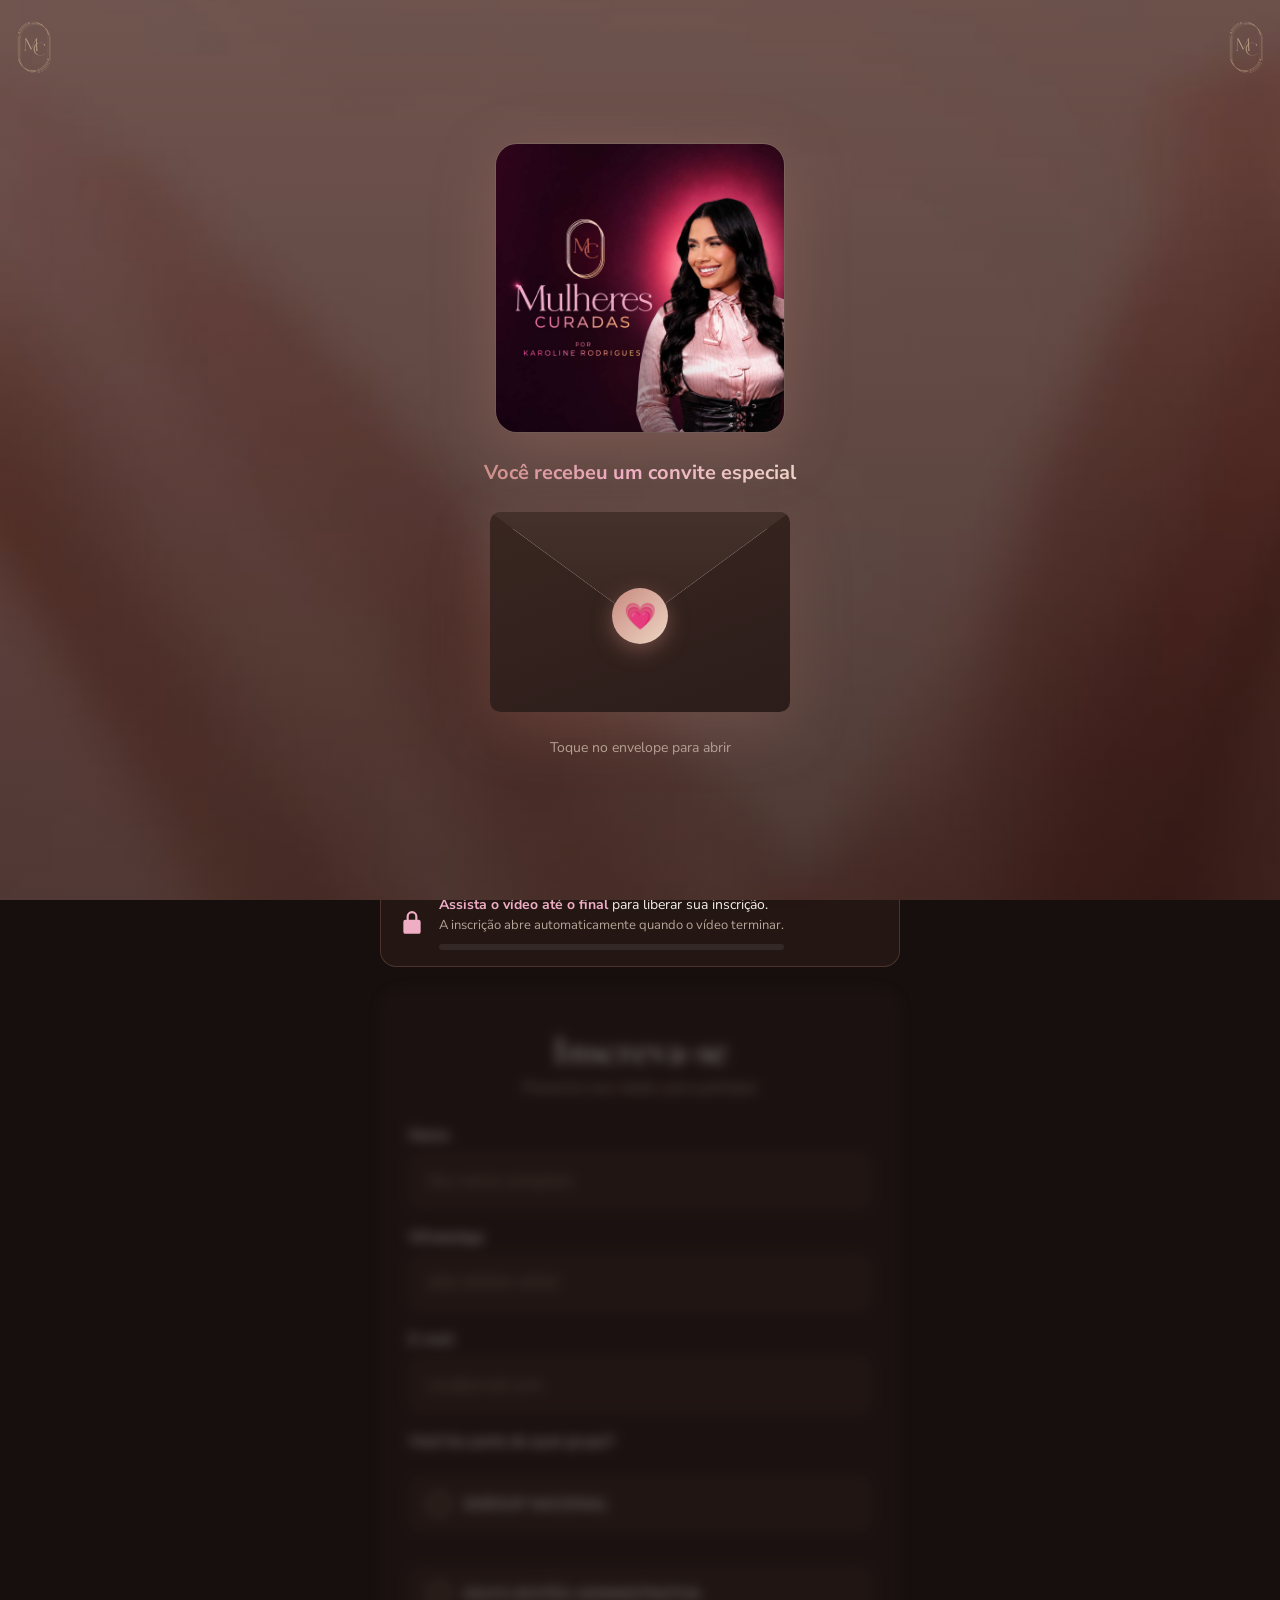
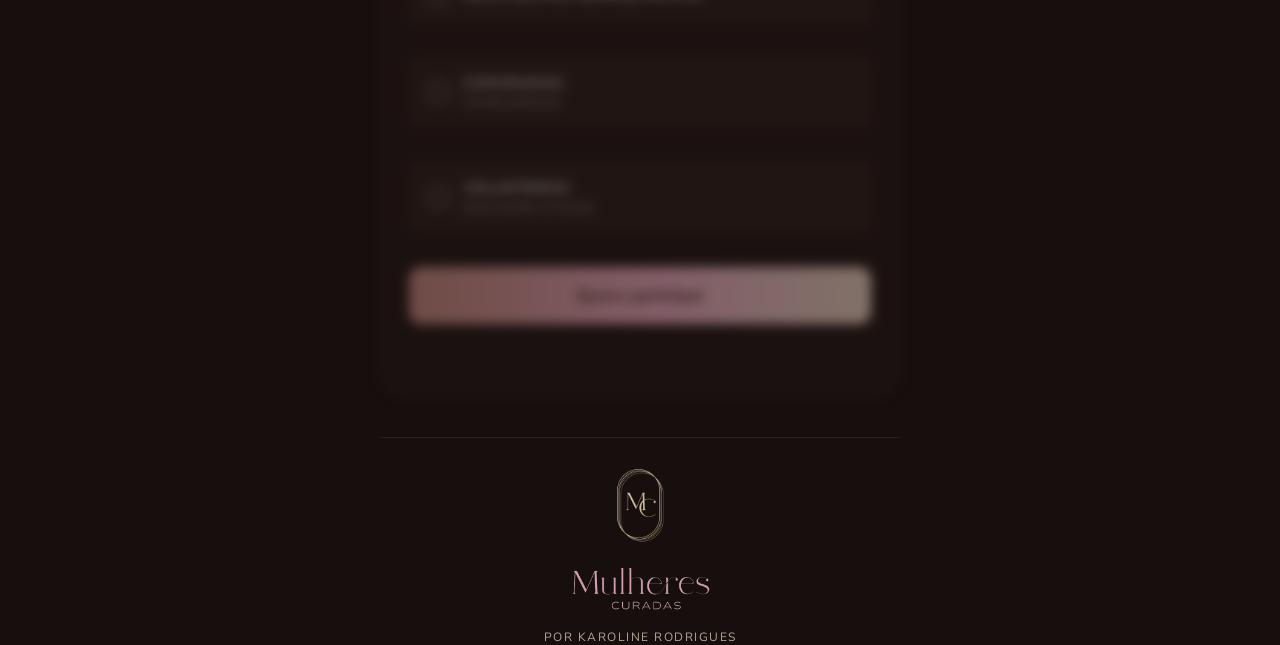
==== index.html @ 49037999 "Separa CSS e JS em arquivos proprios e refina o visual - Extrai o CSS para styles.css e o JS para sc" ====
<!DOCTYPE html>
<html lang="pt-BR">
<head>
<meta charset="UTF-8">
<meta name="viewport" content="width=device-width, initial-scale=1.0">
<title>Convite Especial 💌 Mulheres Curadas</title>

<!-- previa do link no WhatsApp e redes sociais -->
<meta property="og:title" content="Você recebeu um convite especial 💌">
<meta property="og:description" content="Mulheres Curadas, por Karoline Rodrigues. 1º de agosto de 2026 (sábado), às 18h, na CC Visão Profética, em Maracanaú. Toque para abrir sua carta.">
<meta property="og:image" content="https://mulherescuradas.institutoabner.com.br/capa-mulheres-curadas-v2.jpg">
<meta property="og:url" content="https://mulherescuradas.institutoabner.com.br/">
<meta property="og:type" content="website">
<meta property="og:locale" content="pt_BR">
<meta name="twitter:card" content="summary_large_image">
<meta name="theme-color" content="#c88a80">
<link rel="preconnect" href="https://fonts.googleapis.com">
<link rel="preconnect" href="https://fonts.gstatic.com" crossorigin>
<link href="https://fonts.googleapis.com/css2?family=Cormorant+Garamond:ital,wght@0,400;0,500;0,600;0,700;1,500&family=Nunito+Sans:wght@400;600;700;800&display=swap" rel="stylesheet">
<link rel="stylesheet" href="styles.css">
</head>
<body class="carta-fechada">

  <!-- tela de abertura: a carta -->
  <div id="cartaOverlay" class="carta-overlay">
    <img class="brasao esq" src="mc-monograma-claro.png" alt="">
    <img class="brasao dir" src="mc-monograma-claro.png" alt="">
    <img class="carta-logo" src="capa-mulheres-curadas-v2.jpg" alt="Mulheres Curadas por Karoline Rodrigues">
    <p class="carta-titulo">Você recebeu um convite especial</p>
    <div id="envelope" class="envelope" role="button" aria-label="Abrir convite" tabindex="0">
      <div class="env-corpo"></div>
      <div class="env-carta">
        <span class="cora">💖</span>
        Para você
        <small>com carinho, Karoline Rodrigues</small>
      </div>
      <div class="env-bolso"></div>
      <div class="env-aba"></div>
      <div class="env-lacre">💗</div>
    </div>
    <p class="carta-toque">Toque no envelope para abrir</p>
  </div>

  <div class="wrap">
    <img class="brasao esq" src="mc-monograma-claro.png" alt="">
    <img class="brasao dir" src="mc-monograma-claro.png" alt="">
    <div class="center">
      <span class="badge">
        <span class="btxt">Convite Exclusivo</span>
      </span>
      <h1>Você está <span class="grad">convidada</span></h1>
      <p class="subtitle">Mulheres curadas por Karoline Rodrigues</p>
    </div>

    <div class="video">
      <video id="convite-video" controls playsinline preload="metadata" poster="convite-poster.jpg">
        <source src="convite-video.mp4" type="video/mp4">
        Seu navegador não suporta vídeo.
      </video>
    </div>

    <div id="locknote" class="locknote">
      <svg viewBox="0 0 24 24"><path d="M12 1a5 5 0 00-5 5v3H6a2 2 0 00-2 2v9a2 2 0 002 2h12a2 2 0 002-2v-9a2 2 0 00-2-2h-1V6a5 5 0 00-5-5zm3 8H9V6a3 3 0 016 0v3z"/></svg>
      <div class="lk-text">
        <b>Assista o vídeo até o final</b> para liberar sua inscrição.
        <span>A inscrição abre automaticamente quando o vídeo terminar.</span>
        <div class="progress"><i id="progressbar"></i></div>
      </div>
    </div>

    <div id="eventoDetalhes" class="evento-card" style="display:none">
      <div class="ev-linha">
        <span class="ico">📅</span>
        <div><b>1º DE AGOSTO DE 2026</b><small>SÁBADO · 18H</small></div>
      </div>
      <div class="ev-linha">
        <span class="ico">📍</span>
        <div><b>CC VISÃO PROFÉTICA</b><small>AV. DOS MARINHEIROS, 319, CIDADE NOVA · MARACANAÚ, CE</small></div>
      </div>
      <div class="ev-linha">
        <span class="ico">⏰</span>
        <div><b>INICIAREMOS PONTUALMENTE</b><small>NÃO SE ATRASE!</small></div>
      </div>
    </div>

    <div id="form" class="form locked">
      <h2>Inscreva-se</h2>
      <p class="hint">Preencha seus dados para participar</p>

      <label for="nome">Nome</label>
      <input id="nome" type="text" placeholder="Seu nome completo" autocomplete="name" autocapitalize="words">

      <label for="wpp">WhatsApp</label>
      <input id="wpp" type="tel" placeholder="(00) 00000-0000" autocomplete="tel" inputmode="tel">

      <label for="email">E-mail</label>
      <input id="email" type="email" placeholder="seu@email.com" autocomplete="email" inputmode="email" autocapitalize="off">

      <label>Você faz parte de qual grupo?</label>
      <div class="radio-group">
        <label class="radio-opt">
          <input type="radio" name="publico" value="SGROUP NACIONAL">
          <span class="dot"></span>
          <span class="txt">SGROUP NACIONAL</span>
        </label>
        <label class="radio-opt">
          <input type="radio" name="publico" value="SOLYS GESTÃO ADMINISTRATIVA">
          <span class="dot"></span>
          <span class="txt">SOLYS GESTÃO ADMINISTRATIVA</span>
        </label>
        <label class="radio-opt">
          <input type="radio" name="publico" value="CONVIDADAS">
          <span class="dot"></span>
          <span class="txt">CONVIDADAS<small>Convite particular</small></span>
        </label>
        <label class="radio-opt">
          <input type="radio" name="publico" value="VOLUNTÁRIOS">
          <span class="dot"></span>
          <span class="txt">VOLUNTÁRIOS<small>Quero ajudar no evento</small></span>
        </label>
      </div>

      <button class="submit" id="btnSubmit" type="button">Quero participar</button>
      <p id="msg" class="msg"></p>
    </div>

    <div id="success" class="success" style="display:none">
      <div class="check">
        <svg viewBox="0 0 24 24"><path d="M9 16.17 4.83 12l-1.42 1.41L9 19 21 7l-1.41-1.41z"/></svg>
      </div>
      <h2>Inscrição confirmada! 💖</h2>
      <p>Enviamos um e-mail de confirmação para <b id="okEmail"></b>.<br>Confira também a caixa de spam/promoções.</p>
      <div class="evento-card" style="margin:18px 0;text-align:left">
        <div class="ev-linha">
          <span class="ico">📅</span>
          <div><b>1º DE AGOSTO DE 2026</b><small>SÁBADO · 18H</small></div>
        </div>
        <div class="ev-linha">
          <span class="ico">📍</span>
          <div><b>CC VISÃO PROFÉTICA</b><small>AV. DOS MARINHEIROS, 319, CIDADE NOVA · MARACANAÚ, CE</small></div>
        </div>
        <div class="ev-linha">
          <span class="ico">⏰</span>
          <div><b>INICIAREMOS PONTUALMENTE</b><small>NÃO SE ATRASE!</small></div>
        </div>
      </div>
      <a class="insta-btn" href="https://www.instagram.com/mulherescuradasofc_?igsh=MWU4MmRpbDFtZndsbA==" target="_blank" rel="noopener">
        <svg viewBox="0 0 24 24"><path d="M12 2.16c3.2 0 3.58.01 4.85.07 1.17.05 1.8.25 2.23.41.56.22.96.48 1.38.9.42.42.68.82.9 1.38.16.42.36 1.06.41 2.23.06 1.27.07 1.65.07 4.85s-.01 3.58-.07 4.85c-.05 1.17-.25 1.8-.41 2.23-.22.56-.48.96-.9 1.38-.42.42-.82.68-1.38.9-.42.16-1.06.36-2.23.41-1.27.06-1.65.07-4.85.07s-3.58-.01-4.85-.07c-1.17-.05-1.8-.25-2.23-.41a3.7 3.7 0 01-1.38-.9 3.7 3.7 0 01-.9-1.38c-.16-.42-.36-1.06-.41-2.23-.06-1.27-.07-1.65-.07-4.85s.01-3.58.07-4.85c.05-1.17.25-1.8.41-2.23.22-.56.48-.96.9-1.38.42-.42.82-.68 1.38-.9.42-.16 1.06-.36 2.23-.41 1.27-.06 1.65-.07 4.85-.07M12 0C8.74 0 8.33.01 7.05.07 5.78.13 4.9.33 4.14.63a5.9 5.9 0 00-2.13 1.38A5.9 5.9 0 00.63 4.14C.33 4.9.13 5.78.07 7.05.01 8.33 0 8.74 0 12s.01 3.67.07 4.95c.06 1.27.26 2.15.56 2.91.31.8.72 1.48 1.38 2.13a5.9 5.9 0 002.13 1.38c.76.3 1.64.5 2.91.56 1.28.06 1.69.07 4.95.07s3.67-.01 4.95-.07c1.27-.06 2.15-.26 2.91-.56a5.9 5.9 0 002.13-1.38 5.9 5.9 0 001.38-2.13c.3-.76.5-1.64.56-2.91.06-1.28.07-1.69.07-4.95s-.01-3.67-.07-4.95c-.06-1.27-.26-2.15-.56-2.91a5.9 5.9 0 00-1.38-2.13A5.9 5.9 0 0019.86.63c-.76-.3-1.64-.5-2.91-.56C15.67.01 15.26 0 12 0zm0 5.84A6.16 6.16 0 105.84 12 6.16 6.16 0 0012 5.84zm0 10.16A4 4 0 1116 12a4 4 0 01-4 4zm7.85-10.4a1.44 1.44 0 11-1.44-1.44 1.44 1.44 0 011.44 1.44z"/></svg>
        <span>SIGA NO INSTAGRAM<small>@mulherescuradasofc_</small></span>
      </a>
      <p>Nos vemos lá! ✨</p>
    </div>

    <footer class="assinatura">
      <img class="sig-mc" src="mc-monograma-claro.png" alt="Monograma Mulheres Curadas">
      <img class="sig-wm" src="wordmark-mulheres-curadas.png" alt="Mulheres Curadas">
      <span>por Karoline Rodrigues</span>
    </footer>
  </div>

  <script src="script.js"></script>
</body>
</html>
---- styles.css ----
:root{
    /* paleta oficial Mulheres Curadas: nude #EDD6C4, rosa #EFAEC4, terracota #AF7569 */
    --bg:#170f0d;
    --card:#221715;
    --card-2:#2c1e1a;
    --pink:#c88a80;      /* rosa-queimado (accent principal) */
    --pink-2:#efaec4;    /* rosa suave */
    --orange:#edd6c4;    /* nude */
    --text:#f6efe9;
    --muted:#b6a498;
    --border:rgba(255,255,255,.09);
    --input:#2a1d1a;
    --serif:'Cormorant Garamond', Georgia, 'Times New Roman', serif;
    --sans:'Nunito Sans', system-ui, sans-serif;
  }
  *{box-sizing:border-box;margin:0;padding:0}
  html{-webkit-text-size-adjust:100%}
  body{
    font-family:var(--sans);
    -webkit-tap-highlight-color:transparent;
    background:var(--bg);
    color:var(--text);
    min-height:100vh;
    display:flex;
    justify-content:center;
    padding:28px 16px 60px;
  }
  /* papel de parede floral fixo atras de todo o conteudo */
  body::before{
    content:"";position:fixed;inset:0;z-index:0;
    background:
      linear-gradient(180deg, rgba(23,15,13,.38), rgba(23,15,13,.60)),
      url("fundo-mulheres-curadas.jpg") center center / cover no-repeat;
  }
  .wrap{width:100%;max-width:520px;position:relative;z-index:1}

  .badge{
    display:inline-flex;align-items:center;gap:10px;
    margin:0 auto;
    font-weight:700;font-size:12px;letter-spacing:3px;text-transform:uppercase;
  }
  .badge::before,.badge::after{
    content:"";width:22px;height:1px;
    background:linear-gradient(90deg,transparent,var(--pink));
  }
  .badge::after{background:linear-gradient(90deg,var(--pink),transparent)}
  .badge svg{width:16px;height:16px;fill:var(--pink-2)}
  .badge .btxt{
    background:linear-gradient(90deg,var(--pink) 0%,var(--pink-2) 55%,var(--orange) 100%);
    -webkit-background-clip:text;background-clip:text;color:transparent;
  }
  .center{text-align:center;display:flex;flex-direction:column;align-items:center}

  h1{
    font-family:var(--serif);
    font-size:60px;line-height:1;font-weight:600;
    margin:16px 0 10px;letter-spacing:0;
  }
  h1 .grad{
    font-style:italic;
    background:linear-gradient(90deg,var(--pink) 0%,var(--pink-2) 50%,var(--orange) 100%);
    -webkit-background-clip:text;background-clip:text;color:transparent;
  }
  .subtitle{
    font-family:var(--serif);font-style:italic;
    font-size:21px;font-weight:500;margin-bottom:28px;letter-spacing:.3px;
    background:linear-gradient(90deg,var(--pink) 0%,var(--pink-2) 45%,var(--orange) 100%);
    -webkit-background-clip:text;background-clip:text;color:transparent;
  }

  .video{
    position:relative;border-radius:22px;overflow:hidden;
    width:fit-content;max-width:100%;
    margin:0 auto 28px;
    border:1px solid var(--border);
    box-shadow:0 10px 50px rgba(175,117,105,.18);
  }
  .video video{
    display:block;width:auto;max-width:100%;height:auto;border-radius:22px;
    margin:0 auto;
    /* video em pe: limita a altura para caber na tela do celular */
    max-height:74vh;
    max-height:74dvh;
  }

  /* aviso enquanto o vídeo não termina */
  .locknote{
    display:flex;align-items:center;gap:14px;
    background:rgba(175,117,105,.08);
    border:1px solid rgba(175,117,105,.3);
    border-radius:16px;padding:16px 18px;margin-bottom:22px;
  }
  .locknote svg{width:26px;height:26px;flex:0 0 auto;fill:var(--pink-2)}
  .locknote .lk-text{font-size:14px;line-height:1.35}
  .locknote .lk-text b{color:var(--pink-2)}
  .locknote .lk-text span{color:var(--muted);display:block;margin-top:2px;font-size:13px}
  .progress{height:6px;border-radius:100px;background:rgba(255,255,255,.08);overflow:hidden;margin-top:10px}
  .progress > i{display:block;height:100%;width:0%;
    background:linear-gradient(90deg,var(--pink),var(--orange));transition:width .25s}

  /* cartao com data e local, aparece quando o video termina */
  .evento-card{
    background:rgba(175,117,105,.08);
    border:1px solid rgba(175,117,105,.3);
    border-radius:16px;padding:6px 18px;margin-bottom:22px;
    animation:reveal .6s ease both;
  }
  .ev-linha{display:flex;align-items:flex-start;gap:13px;padding:13px 0}
  .ev-linha + .ev-linha{border-top:1px solid rgba(255,255,255,.08)}
  .ev-linha .ico{font-size:19px;line-height:1.2;flex:0 0 auto}
  .ev-linha b{display:block;color:var(--pink-2);font-size:14.5px;letter-spacing:.4px;line-height:1.35}
  .ev-linha small{display:block;color:var(--muted);font-size:12.5px;line-height:1.5;margin-top:3px;letter-spacing:.3px}

  /* card do formulário: bloqueado x liberado */
  .form.locked{
    filter:blur(6px);opacity:.5;pointer-events:none;user-select:none;
  }
  .form.reveal{animation:reveal .6s ease both}
  @keyframes reveal{
    from{opacity:0;transform:translateY(16px)}
    to{opacity:1;transform:translateY(0)}
  }

  .form{
    background:rgba(34,23,21,.86);
    -webkit-backdrop-filter:blur(6px);backdrop-filter:blur(6px);
    border:1px solid rgba(175,117,105,.18);
    border-radius:22px;
    padding:36px 28px;
    transition:filter .5s, opacity .5s;
  }
  .form h2{text-align:center;font-family:var(--serif);font-size:40px;font-weight:600;margin-bottom:4px}
  .form .hint{text-align:center;color:var(--muted);font-size:14px;margin-bottom:28px;letter-spacing:.3px}
  label{display:block;font-weight:600;font-size:15px;margin:18px 0 8px}
  input{
    width:100%;padding:16px 18px;border-radius:12px;
    background:var(--input);border:1px solid var(--border);
    color:var(--text);font-family:inherit;
    font-size:16px; /* 16px+ evita o zoom automatico do iPhone ao tocar no campo */
    transition:border-color .2s, box-shadow .2s;
  }
  input::placeholder{color:#8a7168}
  input:focus{outline:none;border-color:var(--pink);box-shadow:0 0 0 3px rgba(175,117,105,.2)}
  .submit{
    width:100%;margin-top:28px;padding:17px;border:none;border-radius:12px;
    background:linear-gradient(90deg,var(--pink),var(--pink-2) 55%,var(--orange));
    color:#4a2c26;font-family:inherit;font-weight:700;font-size:17px;cursor:pointer;
    transition:opacity .2s, transform .1s;
  }
  .submit:hover{opacity:.92}
  .submit:active{transform:scale(.99)}

  /* seleção de público (bolinhas) */
  .radio-group{display:flex;flex-direction:column;gap:10px;margin-top:8px}
  .radio-opt{
    display:flex;align-items:center;gap:13px;cursor:pointer;
    padding:15px 18px;border-radius:12px;
    background:var(--input);border:1px solid var(--border);
    transition:border-color .2s, background .2s;
  }
  .radio-opt:hover{border-color:rgba(175,117,105,.5)}
  .radio-opt input{display:none}
  .radio-opt .dot{
    width:22px;height:22px;flex:0 0 auto;border-radius:50%;
    border:2px solid #8a7168;position:relative;transition:border-color .2s;
  }
  .radio-opt .dot::after{
    content:"";position:absolute;inset:4px;border-radius:50%;
    background:linear-gradient(135deg,var(--pink),var(--orange));
    transform:scale(0);transition:transform .2s;
  }
  .radio-opt .txt{font-size:15px;font-weight:500}
  .radio-opt .txt small{display:block;color:var(--muted);font-weight:400;font-size:12.5px}
  .radio-opt input:checked ~ .dot{border-color:var(--pink)}
  .radio-opt input:checked ~ .dot::after{transform:scale(1)}
  .radio-opt:has(input:checked){
    border-color:var(--pink);background:rgba(175,117,105,.08);
  }

  /* assinatura de rodape com as logos */
  .assinatura{
    display:flex;flex-direction:column;align-items:center;gap:12px;
    margin-top:40px;padding-top:26px;
    border-top:1px solid rgba(255,255,255,.08);
  }
  .assinatura .sig-mc{width:56px;height:auto;opacity:.95}

  /* brasoes nas laterais do topo (na altura do selo, sem tocar o titulo) */
  .brasao{position:absolute;top:-8px;width:34px;height:auto;opacity:.5;z-index:0;pointer-events:none}
  .brasao.esq{left:0}
  .brasao.dir{right:0}
  .carta-overlay .brasao{top:18px;left:14px;width:40px;opacity:.55}
  .carta-overlay .brasao.dir{left:auto;right:14px}
  @media(max-width:400px){ .brasao{width:30px} .carta-overlay .brasao{width:34px} }
  .assinatura .sig-wm{width:150px;height:auto;opacity:.9;margin-top:2px}
  .assinatura span{
    color:var(--muted);font-size:12px;letter-spacing:1.5px;
    text-transform:uppercase;margin-top:2px;
  }

  /* mensagens de status do formulario */
  .msg{margin-top:16px;text-align:center;font-size:14px;font-weight:600;min-height:20px}
  .msg.erro{color:#ff7a9c}
  .msg.info{color:var(--muted)}
  .submit:disabled{opacity:.55;cursor:not-allowed}
  .input-erro{border-color:#ff7a9c !important;box-shadow:0 0 0 3px rgba(255,122,156,.18) !important}

  /* tela de sucesso apos inscricao */
  .success{
    background:var(--card);border:1px solid rgba(175,117,105,.35);
    border-radius:22px;padding:44px 28px;text-align:center;animation:reveal .5s ease both;
  }
  .success .check{
    width:72px;height:72px;margin:0 auto 18px;border-radius:50%;
    display:flex;align-items:center;justify-content:center;
    background:linear-gradient(135deg,var(--pink),var(--orange));
  }
  .success .check svg{width:38px;height:38px;fill:#fff}
  .success h2{font-size:26px;font-weight:700;margin-bottom:10px}
  .success p{color:var(--muted);font-size:15px;line-height:1.5}
  .success p b{color:var(--pink-2)}
  /* botao do instagram na confirmacao */
  .insta-btn{
    display:flex;align-items:center;justify-content:center;gap:12px;
    margin:16px 0 18px;padding:14px 18px;border-radius:14px;
    background:linear-gradient(45deg,#f09433,#e6683c 25%,#dc2743 50%,#cc2366 75%,#bc1888);
    color:#fff;text-decoration:none;font-weight:700;font-size:14.5px;
    letter-spacing:.4px;transition:opacity .2s, transform .1s;
  }
  .insta-btn:hover{opacity:.92}
  .insta-btn:active{transform:scale(.99)}
  .insta-btn svg{width:26px;height:26px;fill:#fff;flex:0 0 auto}
  .insta-btn span{text-align:left;line-height:1.25}
  .insta-btn small{display:block;font-weight:500;font-size:12.5px;opacity:.9;letter-spacing:.2px}

  /* ===== abertura em formato de carta ===== */
  body.carta-fechada{overflow:hidden;height:100dvh}
  .carta-overlay{
    position:fixed;inset:0;z-index:50;
    display:flex;flex-direction:column;align-items:center;justify-content:center;gap:26px;
    background:
      linear-gradient(180deg, rgba(23,15,13,.44), rgba(23,15,13,.66)),
      url("fundo-mulheres-curadas.jpg") center center / cover no-repeat;
    transition:opacity .6s ease, visibility .6s;
  }
  .carta-overlay.sumir{opacity:0;visibility:hidden;pointer-events:none}
  .carta-titulo{
    font-size:20px;font-weight:700;text-align:center;padding:0 24px;
    background:linear-gradient(90deg,var(--pink) 0%,var(--pink-2) 45%,var(--orange) 100%);
    -webkit-background-clip:text;background-clip:text;color:transparent;
  }
  .carta-toque{color:var(--muted);font-size:14px;animation:pulsar 1.6s ease-in-out infinite}
  @keyframes pulsar{0%,100%{opacity:.55}50%{opacity:1}}

  .envelope{
    position:relative;width:300px;height:200px;cursor:pointer;
    animation:flutuar 3s ease-in-out infinite;
    -webkit-tap-highlight-color:transparent;
  }
  @keyframes flutuar{0%,100%{transform:translateY(0)}50%{transform:translateY(-8px)}}
  .envelope.aberto{animation:none}

  /* corpo do envelope */
  .env-corpo{
    position:absolute;inset:0;border-radius:10px;
    background:linear-gradient(160deg,#2c1d1a,#221715);
    border:1px solid rgba(175,117,105,.35);
    box-shadow:0 18px 60px rgba(175,117,105,.25);
  }
  /* bolso frontal (triangulos laterais e de baixo) */
  .env-bolso{
    position:absolute;inset:0;border-radius:10px;overflow:hidden;z-index:3;pointer-events:none;
  }
  .env-bolso::before{
    content:"";position:absolute;inset:0;
    background:linear-gradient(160deg,#392621,#2c1d1a);
    clip-path:polygon(0 0, 50% 55%, 100% 0, 100% 100%, 0 100%);
    border-radius:10px;
  }
  /* aba de cima (abre girando) */
  .env-aba{
    position:absolute;left:0;top:0;width:100%;height:55%;z-index:4;
    background:linear-gradient(180deg,#45312b,#392621);
    clip-path:polygon(0 0, 100% 0, 50% 100%);
    border-radius:10px 10px 0 0;
    transform-origin:top center;
    transition:transform .65s cubic-bezier(.6,.05,.35,1), z-index 0s .3s;
  }
  .envelope.aberto .env-aba{transform:rotateX(180deg);z-index:1}
  /* lacre de coracao */
  .env-lacre{
    position:absolute;left:50%;top:52%;transform:translate(-50%,-50%);z-index:5;
    width:56px;height:56px;border-radius:50%;
    display:flex;align-items:center;justify-content:center;
    background:linear-gradient(135deg,var(--pink),var(--orange));
    box-shadow:0 6px 20px rgba(175,117,105,.5);
    font-size:26px;transition:opacity .4s, transform .4s;
  }
  .envelope.aberto .env-lacre{opacity:0;transform:translate(-50%,-50%) scale(.4)}
  /* a carta que sai de dentro */
  .env-carta{
    position:absolute;left:6%;top:8%;width:88%;height:84%;z-index:2;
    background:linear-gradient(180deg,#fff6fb,#ffe3f1);
    border-radius:8px;
    display:flex;flex-direction:column;align-items:center;justify-content:center;gap:6px;
    color:#a52a6c;font-weight:700;font-size:15px;text-align:center;padding:10px;
    transition:transform .8s cubic-bezier(.2,.7,.3,1) .35s;
  }
  .env-carta small{font-weight:500;color:#c76a9e;font-size:12px}
  .env-carta .cora{font-size:24px}
  .envelope.aberto .env-carta{transform:translateY(-78%)}

  /* arte do evento como logo na tela de abertura */
  .carta-logo{
    width:min(70vw,290px);border-radius:22px;display:block;
    border:1px solid rgba(255,255,255,.1);
    box-shadow:0 16px 60px rgba(175,117,105,.35);
  }

  /* ajustes para celular */
  @media(max-width:480px){
    .envelope{width:260px;height:176px}
    .carta-titulo{font-size:18px}
    body{padding:20px 12px 44px}
    h1{font-size:48px;margin:14px 0 8px}
    .subtitle{font-size:19px;margin-bottom:22px}
    .badge{font-size:11px;letter-spacing:2.5px}
    .video{border-radius:18px;margin-bottom:22px}
    .video video{border-radius:18px}
    .locknote{padding:14px 14px;gap:11px;margin-bottom:18px}
    .locknote svg{width:22px;height:22px}
    .form{padding:28px 18px;border-radius:18px}
    .form h2{font-size:33px}
    .form .hint{font-size:13.5px;margin-bottom:22px}
    label{font-size:14px;margin:15px 0 7px}
    input{padding:14px 15px}
    .radio-opt{padding:13px 14px;gap:11px}
    .submit{padding:16px;font-size:16px;margin-top:24px}
    .success{padding:36px 20px;border-radius:18px}
    .success h2{font-size:23px}
  }
  /* celulares bem pequenos */
  @media(max-width:360px){
    h1{font-size:42px}
    .subtitle{font-size:17px}
  }
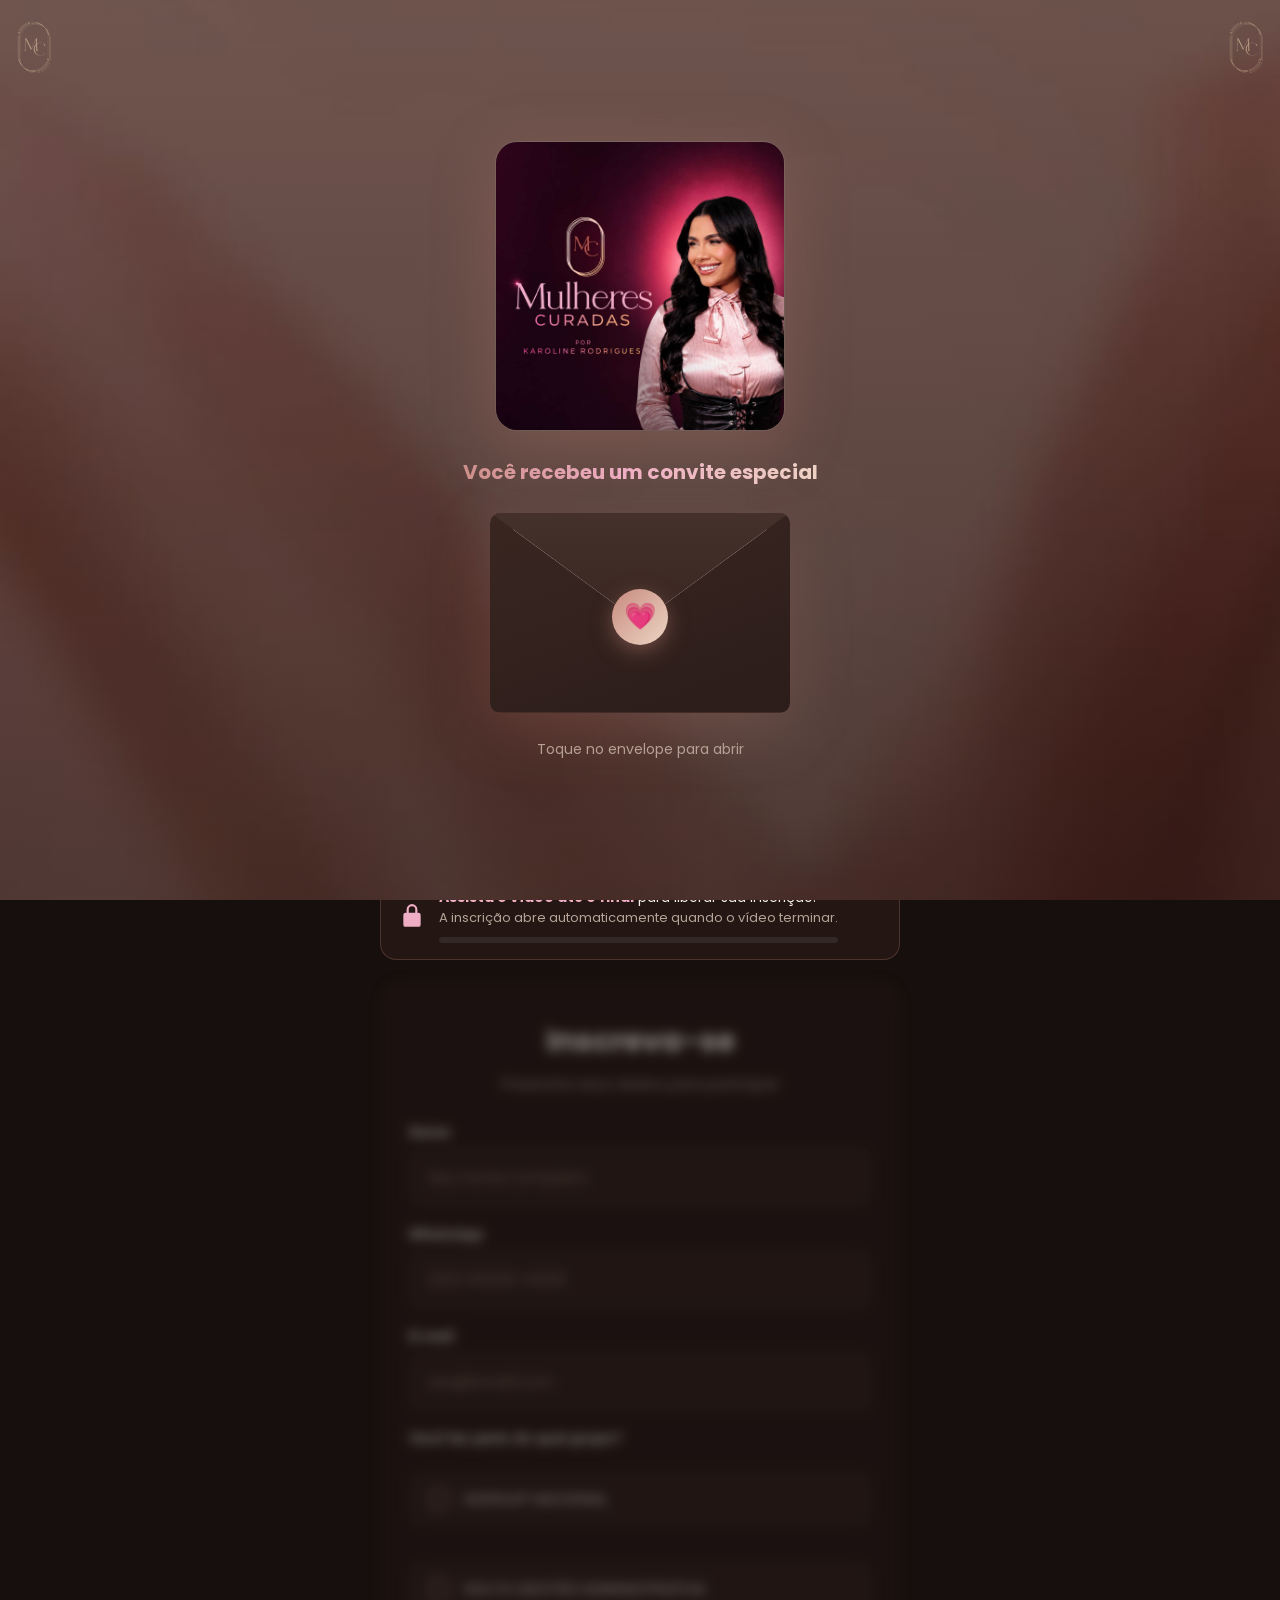
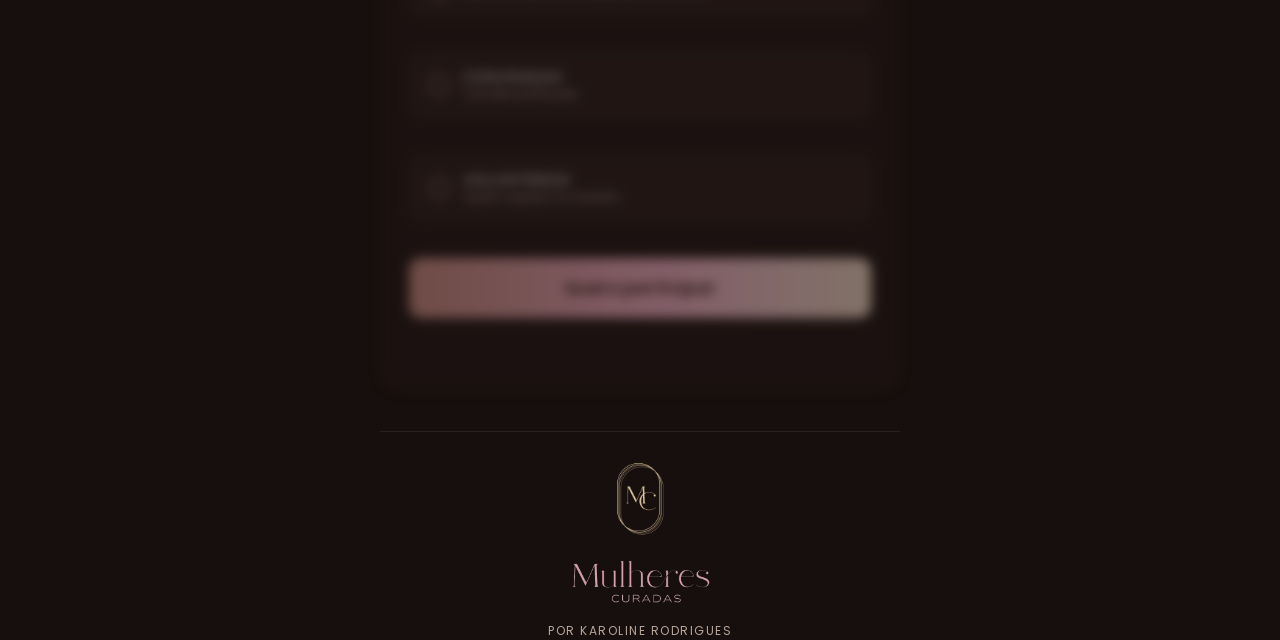
==== commit 4b1962e2: "Reverte a tipografia e a separacao de arquivos (formato antigo) Volta ao formato anterior a pedido: " ====
--- a/index.html
+++ b/index.html
@@ -16,8 +16,345 @@
 <meta name="theme-color" content="#c88a80">
 <link rel="preconnect" href="https://fonts.googleapis.com">
 <link rel="preconnect" href="https://fonts.gstatic.com" crossorigin>
-<link href="https://fonts.googleapis.com/css2?family=Cormorant+Garamond:ital,wght@0,400;0,500;0,600;0,700;1,500&family=Nunito+Sans:wght@400;600;700;800&display=swap" rel="stylesheet">
-<link rel="stylesheet" href="styles.css">
+<link href="https://fonts.googleapis.com/css2?family=Poppins:wght@400;500;600;700;800&display=swap" rel="stylesheet">
+<style>
+  :root{
+    /* paleta oficial Mulheres Curadas: nude #EDD6C4, rosa #EFAEC4, terracota #AF7569 */
+    --bg:#170f0d;
+    --card:#221715;
+    --card-2:#2c1e1a;
+    --pink:#c88a80;      /* rosa-queimado (accent principal) */
+    --pink-2:#efaec4;    /* rosa suave */
+    --orange:#edd6c4;    /* nude */
+    --text:#f6efe9;
+    --muted:#b6a498;
+    --border:rgba(255,255,255,.09);
+    --input:#2a1d1a;
+  }
+  *{box-sizing:border-box;margin:0;padding:0}
+  html{-webkit-text-size-adjust:100%}
+  body{
+    font-family:'Poppins',sans-serif;
+    -webkit-tap-highlight-color:transparent;
+    background:var(--bg);
+    color:var(--text);
+    min-height:100vh;
+    display:flex;
+    justify-content:center;
+    padding:28px 16px 60px;
+  }
+  /* papel de parede floral fixo atras de todo o conteudo */
+  body::before{
+    content:"";position:fixed;inset:0;z-index:0;
+    background:
+      linear-gradient(180deg, rgba(23,15,13,.38), rgba(23,15,13,.60)),
+      url("fundo-mulheres-curadas.jpg") center center / cover no-repeat;
+  }
+  .wrap{width:100%;max-width:520px;position:relative;z-index:1}
+
+  .badge{
+    display:inline-flex;align-items:center;gap:8px;
+    margin:0 auto;
+    font-weight:600;font-size:16px;letter-spacing:.5px;
+  }
+  .badge svg{width:16px;height:16px;fill:var(--pink-2)}
+  .badge .btxt{
+    background:linear-gradient(90deg,var(--pink) 0%,var(--pink-2) 45%,var(--orange) 100%);
+    -webkit-background-clip:text;background-clip:text;color:transparent;
+  }
+  .center{text-align:center;display:flex;flex-direction:column;align-items:center}
+
+  h1{
+    font-size:46px;line-height:1.05;font-weight:800;
+    margin:22px 0 12px;letter-spacing:-1px;
+  }
+  h1 .grad{
+    background:linear-gradient(90deg,var(--pink) 0%,var(--pink-2) 45%,var(--orange) 100%);
+    -webkit-background-clip:text;background-clip:text;color:transparent;
+  }
+  .subtitle{
+    font-size:18px;font-weight:600;margin-bottom:26px;
+    background:linear-gradient(90deg,var(--pink) 0%,var(--pink-2) 45%,var(--orange) 100%);
+    -webkit-background-clip:text;background-clip:text;color:transparent;
+  }
+
+  .video{
+    position:relative;border-radius:22px;overflow:hidden;
+    width:fit-content;max-width:100%;
+    margin:0 auto 28px;
+    border:1px solid var(--border);
+    box-shadow:0 10px 50px rgba(175,117,105,.18);
+  }
+  .video video{
+    display:block;width:auto;max-width:100%;height:auto;border-radius:22px;
+    margin:0 auto;
+    /* video em pe: limita a altura para caber na tela do celular */
+    max-height:74vh;
+    max-height:74dvh;
+  }
+
+  /* aviso enquanto o vídeo não termina */
+  .locknote{
+    display:flex;align-items:center;gap:14px;
+    background:rgba(175,117,105,.08);
+    border:1px solid rgba(175,117,105,.3);
+    border-radius:16px;padding:16px 18px;margin-bottom:22px;
+  }
+  .locknote svg{width:26px;height:26px;flex:0 0 auto;fill:var(--pink-2)}
+  .locknote .lk-text{font-size:14px;line-height:1.35}
+  .locknote .lk-text b{color:var(--pink-2)}
+  .locknote .lk-text span{color:var(--muted);display:block;margin-top:2px;font-size:13px}
+  .progress{height:6px;border-radius:100px;background:rgba(255,255,255,.08);overflow:hidden;margin-top:10px}
+  .progress > i{display:block;height:100%;width:0%;
+    background:linear-gradient(90deg,var(--pink),var(--orange));transition:width .25s}
+
+  /* cartao com data e local, aparece quando o video termina */
+  .evento-card{
+    background:rgba(175,117,105,.08);
+    border:1px solid rgba(175,117,105,.3);
+    border-radius:16px;padding:6px 18px;margin-bottom:22px;
+    animation:reveal .6s ease both;
+  }
+  .ev-linha{display:flex;align-items:flex-start;gap:13px;padding:13px 0}
+  .ev-linha + .ev-linha{border-top:1px solid rgba(255,255,255,.08)}
+  .ev-linha .ico{font-size:19px;line-height:1.2;flex:0 0 auto}
+  .ev-linha b{display:block;color:var(--pink-2);font-size:14.5px;letter-spacing:.4px;line-height:1.35}
+  .ev-linha small{display:block;color:var(--muted);font-size:12.5px;line-height:1.5;margin-top:3px;letter-spacing:.3px}
+
+  /* card do formulário: bloqueado x liberado */
+  .form.locked{
+    filter:blur(6px);opacity:.5;pointer-events:none;user-select:none;
+  }
+  .form.reveal{animation:reveal .6s ease both}
+  @keyframes reveal{
+    from{opacity:0;transform:translateY(16px)}
+    to{opacity:1;transform:translateY(0)}
+  }
+
+  .form{
+    background:rgba(34,23,21,.86);
+    -webkit-backdrop-filter:blur(6px);backdrop-filter:blur(6px);
+    border:1px solid rgba(175,117,105,.18);
+    border-radius:22px;
+    padding:36px 28px;
+    transition:filter .5s, opacity .5s;
+  }
+  .form h2{text-align:center;font-size:30px;font-weight:700;margin-bottom:8px}
+  .form .hint{text-align:center;color:var(--muted);font-size:15px;margin-bottom:28px}
+  label{display:block;font-weight:600;font-size:15px;margin:18px 0 8px}
+  input{
+    width:100%;padding:16px 18px;border-radius:12px;
+    background:var(--input);border:1px solid var(--border);
+    color:var(--text);font-family:inherit;
+    font-size:16px; /* 16px+ evita o zoom automatico do iPhone ao tocar no campo */
+    transition:border-color .2s, box-shadow .2s;
+  }
+  input::placeholder{color:#8a7168}
+  input:focus{outline:none;border-color:var(--pink);box-shadow:0 0 0 3px rgba(175,117,105,.2)}
+  .submit{
+    width:100%;margin-top:28px;padding:17px;border:none;border-radius:12px;
+    background:linear-gradient(90deg,var(--pink),var(--pink-2) 55%,var(--orange));
+    color:#4a2c26;font-family:inherit;font-weight:700;font-size:17px;cursor:pointer;
+    transition:opacity .2s, transform .1s;
+  }
+  .submit:hover{opacity:.92}
+  .submit:active{transform:scale(.99)}
+
+  /* seleção de público (bolinhas) */
+  .radio-group{display:flex;flex-direction:column;gap:10px;margin-top:8px}
+  .radio-opt{
+    display:flex;align-items:center;gap:13px;cursor:pointer;
+    padding:15px 18px;border-radius:12px;
+    background:var(--input);border:1px solid var(--border);
+    transition:border-color .2s, background .2s;
+  }
+  .radio-opt:hover{border-color:rgba(175,117,105,.5)}
+  .radio-opt input{display:none}
+  .radio-opt .dot{
+    width:22px;height:22px;flex:0 0 auto;border-radius:50%;
+    border:2px solid #8a7168;position:relative;transition:border-color .2s;
+  }
+  .radio-opt .dot::after{
+    content:"";position:absolute;inset:4px;border-radius:50%;
+    background:linear-gradient(135deg,var(--pink),var(--orange));
+    transform:scale(0);transition:transform .2s;
+  }
+  .radio-opt .txt{font-size:15px;font-weight:500}
+  .radio-opt .txt small{display:block;color:var(--muted);font-weight:400;font-size:12.5px}
+  .radio-opt input:checked ~ .dot{border-color:var(--pink)}
+  .radio-opt input:checked ~ .dot::after{transform:scale(1)}
+  .radio-opt:has(input:checked){
+    border-color:var(--pink);background:rgba(175,117,105,.08);
+  }
+
+  /* assinatura de rodape com as logos */
+  .assinatura{
+    display:flex;flex-direction:column;align-items:center;gap:12px;
+    margin-top:40px;padding-top:26px;
+    border-top:1px solid rgba(255,255,255,.08);
+  }
+  .assinatura .sig-mc{width:56px;height:auto;opacity:.95}
+
+  /* brasoes nas laterais do topo (na altura do selo, sem tocar o titulo) */
+  .brasao{position:absolute;top:-8px;width:34px;height:auto;opacity:.5;z-index:0;pointer-events:none}
+  .brasao.esq{left:0}
+  .brasao.dir{right:0}
+  .carta-overlay .brasao{top:18px;left:14px;width:40px;opacity:.55}
+  .carta-overlay .brasao.dir{left:auto;right:14px}
+  @media(max-width:400px){ .brasao{width:30px} .carta-overlay .brasao{width:34px} }
+  .assinatura .sig-wm{width:150px;height:auto;opacity:.9;margin-top:2px}
+  .assinatura span{
+    color:var(--muted);font-size:12px;letter-spacing:1.5px;
+    text-transform:uppercase;margin-top:2px;
+  }
+
+  /* mensagens de status do formulario */
+  .msg{margin-top:16px;text-align:center;font-size:14px;font-weight:600;min-height:20px}
+  .msg.erro{color:#ff7a9c}
+  .msg.info{color:var(--muted)}
+  .submit:disabled{opacity:.55;cursor:not-allowed}
+  .input-erro{border-color:#ff7a9c !important;box-shadow:0 0 0 3px rgba(255,122,156,.18) !important}
+
+  /* tela de sucesso apos inscricao */
+  .success{
+    background:var(--card);border:1px solid rgba(175,117,105,.35);
+    border-radius:22px;padding:44px 28px;text-align:center;animation:reveal .5s ease both;
+  }
+  .success .check{
+    width:72px;height:72px;margin:0 auto 18px;border-radius:50%;
+    display:flex;align-items:center;justify-content:center;
+    background:linear-gradient(135deg,var(--pink),var(--orange));
+  }
+  .success .check svg{width:38px;height:38px;fill:#fff}
+  .success h2{font-size:26px;font-weight:700;margin-bottom:10px}
+  .success p{color:var(--muted);font-size:15px;line-height:1.5}
+  .success p b{color:var(--pink-2)}
+  /* botao do instagram na confirmacao */
+  .insta-btn{
+    display:flex;align-items:center;justify-content:center;gap:12px;
+    margin:16px 0 18px;padding:14px 18px;border-radius:14px;
+    background:linear-gradient(45deg,#f09433,#e6683c 25%,#dc2743 50%,#cc2366 75%,#bc1888);
+    color:#fff;text-decoration:none;font-weight:700;font-size:14.5px;
+    letter-spacing:.4px;transition:opacity .2s, transform .1s;
+  }
+  .insta-btn:hover{opacity:.92}
+  .insta-btn:active{transform:scale(.99)}
+  .insta-btn svg{width:26px;height:26px;fill:#fff;flex:0 0 auto}
+  .insta-btn span{text-align:left;line-height:1.25}
+  .insta-btn small{display:block;font-weight:500;font-size:12.5px;opacity:.9;letter-spacing:.2px}
+
+  /* ===== abertura em formato de carta ===== */
+  body.carta-fechada{overflow:hidden;height:100dvh}
+  .carta-overlay{
+    position:fixed;inset:0;z-index:50;
+    display:flex;flex-direction:column;align-items:center;justify-content:center;gap:26px;
+    background:
+      linear-gradient(180deg, rgba(23,15,13,.44), rgba(23,15,13,.66)),
+      url("fundo-mulheres-curadas.jpg") center center / cover no-repeat;
+    transition:opacity .6s ease, visibility .6s;
+  }
+  .carta-overlay.sumir{opacity:0;visibility:hidden;pointer-events:none}
+  .carta-titulo{
+    font-size:20px;font-weight:700;text-align:center;padding:0 24px;
+    background:linear-gradient(90deg,var(--pink) 0%,var(--pink-2) 45%,var(--orange) 100%);
+    -webkit-background-clip:text;background-clip:text;color:transparent;
+  }
+  .carta-toque{color:var(--muted);font-size:14px;animation:pulsar 1.6s ease-in-out infinite}
+  @keyframes pulsar{0%,100%{opacity:.55}50%{opacity:1}}
+
+  .envelope{
+    position:relative;width:300px;height:200px;cursor:pointer;
+    animation:flutuar 3s ease-in-out infinite;
+    -webkit-tap-highlight-color:transparent;
+  }
+  @keyframes flutuar{0%,100%{transform:translateY(0)}50%{transform:translateY(-8px)}}
+  .envelope.aberto{animation:none}
+
+  /* corpo do envelope */
+  .env-corpo{
+    position:absolute;inset:0;border-radius:10px;
+    background:linear-gradient(160deg,#2c1d1a,#221715);
+    border:1px solid rgba(175,117,105,.35);
+    box-shadow:0 18px 60px rgba(175,117,105,.25);
+  }
+  /* bolso frontal (triangulos laterais e de baixo) */
+  .env-bolso{
+    position:absolute;inset:0;border-radius:10px;overflow:hidden;z-index:3;pointer-events:none;
+  }
+  .env-bolso::before{
+    content:"";position:absolute;inset:0;
+    background:linear-gradient(160deg,#392621,#2c1d1a);
+    clip-path:polygon(0 0, 50% 55%, 100% 0, 100% 100%, 0 100%);
+    border-radius:10px;
+  }
+  /* aba de cima (abre girando) */
+  .env-aba{
+    position:absolute;left:0;top:0;width:100%;height:55%;z-index:4;
+    background:linear-gradient(180deg,#45312b,#392621);
+    clip-path:polygon(0 0, 100% 0, 50% 100%);
+    border-radius:10px 10px 0 0;
+    transform-origin:top center;
+    transition:transform .65s cubic-bezier(.6,.05,.35,1), z-index 0s .3s;
+  }
+  .envelope.aberto .env-aba{transform:rotateX(180deg);z-index:1}
+  /* lacre de coracao */
+  .env-lacre{
+    position:absolute;left:50%;top:52%;transform:translate(-50%,-50%);z-index:5;
+    width:56px;height:56px;border-radius:50%;
+    display:flex;align-items:center;justify-content:center;
+    background:linear-gradient(135deg,var(--pink),var(--orange));
+    box-shadow:0 6px 20px rgba(175,117,105,.5);
+    font-size:26px;transition:opacity .4s, transform .4s;
+  }
+  .envelope.aberto .env-lacre{opacity:0;transform:translate(-50%,-50%) scale(.4)}
+  /* a carta que sai de dentro */
+  .env-carta{
+    position:absolute;left:6%;top:8%;width:88%;height:84%;z-index:2;
+    background:linear-gradient(180deg,#fff6fb,#ffe3f1);
+    border-radius:8px;
+    display:flex;flex-direction:column;align-items:center;justify-content:center;gap:6px;
+    color:#a52a6c;font-weight:700;font-size:15px;text-align:center;padding:10px;
+    transition:transform .8s cubic-bezier(.2,.7,.3,1) .35s;
+  }
+  .env-carta small{font-weight:500;color:#c76a9e;font-size:12px}
+  .env-carta .cora{font-size:24px}
+  .envelope.aberto .env-carta{transform:translateY(-78%)}
+
+  /* arte do evento como logo na tela de abertura */
+  .carta-logo{
+    width:min(70vw,290px);border-radius:22px;display:block;
+    border:1px solid rgba(255,255,255,.1);
+    box-shadow:0 16px 60px rgba(175,117,105,.35);
+  }
+
+  /* ajustes para celular */
+  @media(max-width:480px){
+    .envelope{width:260px;height:176px}
+    .carta-titulo{font-size:18px}
+    body{padding:20px 12px 44px}
+    h1{font-size:34px;margin:18px 0 10px}
+    .subtitle{font-size:16px;margin-bottom:20px}
+    .badge{font-size:14px}
+    .video{border-radius:18px;margin-bottom:22px}
+    .video video{border-radius:18px}
+    .locknote{padding:14px 14px;gap:11px;margin-bottom:18px}
+    .locknote svg{width:22px;height:22px}
+    .form{padding:28px 18px;border-radius:18px}
+    .form h2{font-size:24px}
+    .form .hint{font-size:14px;margin-bottom:22px}
+    label{font-size:14px;margin:15px 0 7px}
+    input{padding:14px 15px}
+    .radio-opt{padding:13px 14px;gap:11px}
+    .submit{padding:16px;font-size:16px;margin-top:24px}
+    .success{padding:36px 20px;border-radius:18px}
+    .success h2{font-size:23px}
+  }
+  /* celulares bem pequenos */
+  @media(max-width:360px){
+    h1{font-size:29px}
+    .subtitle{font-size:14.5px}
+  }
+</style>
 </head>
 <body class="carta-fechada">
 
@@ -158,6 +495,138 @@
     </footer>
   </div>
 
-  <script src="script.js"></script>
+  <script>
+    /* ================================================================
+       COLE AQUI a URL do seu App da Web do Google (veja INSTRUCOES.md).
+       Enquanto estiver com o texto abaixo, o formulário NÃO envia de
+       verdade — ele só mostra um aviso de teste.
+       ================================================================ */
+    var URL_PLANILHA = "https://script.google.com/macros/s/AKfycbxzYmuJCHvxb48mXnoBojttFlAGKb5w9ENPeg1obbQvzulYtsldTp8FlAKXoLCbZoUZ_Q/exec";
+
+    // ---------- abertura da carta ----------
+    (function(){
+      var envelope = document.getElementById('envelope');
+      var overlay  = document.getElementById('cartaOverlay');
+      var aberto = false;
+      function abrirCarta(){
+        if(aberto) return;
+        aberto = true;
+        envelope.classList.add('aberto');
+        // a cartinha fica na tela um tempinho antes do convite aparecer
+        setTimeout(function(){
+          overlay.classList.add('sumir');
+          document.body.classList.remove('carta-fechada');
+        }, 2200);
+        setTimeout(function(){ overlay.remove(); }, 3000);
+      }
+      envelope.addEventListener('click', abrirCarta);
+      envelope.addEventListener('keydown', function(e){
+        if(e.key === 'Enter' || e.key === ' ') abrirCarta();
+      });
+    })();
+
+    (function(){
+      var video = document.getElementById('convite-video');
+      var form  = document.getElementById('form');
+      var lock  = document.getElementById('locknote');
+      var bar   = document.getElementById('progressbar');
+      var btn   = document.getElementById('btnSubmit');
+      var msg   = document.getElementById('msg');
+      var unlocked = false;
+
+      function unlock(){
+        if(unlocked) return;
+        unlocked = true;
+        form.classList.remove('locked');
+        form.classList.add('reveal');
+        lock.style.display = 'none';
+        document.getElementById('eventoDetalhes').style.display = 'block';
+        form.scrollIntoView({behavior:'smooth', block:'center'});
+      }
+
+      // barra de progresso conforme assiste
+      video.addEventListener('timeupdate', function(){
+        if(video.duration){
+          bar.style.width = Math.min(100,(video.currentTime/video.duration)*100) + '%';
+        }
+      });
+      // libera o formulário quando o vídeo termina
+      video.addEventListener('ended', unlock);
+
+      // ---------- envio da inscrição ----------
+      var nome  = document.getElementById('nome');
+      var wpp   = document.getElementById('wpp');
+      var email = document.getElementById('email');
+
+      function emailValido(v){ return /^[^\s@]+@[^\s@]+\.[^\s@]+$/.test(v); }
+
+      // mascara automatica do WhatsApp: (00) 00000-0000
+      wpp.addEventListener('input', function(){
+        var d = wpp.value.replace(/\D/g,'').slice(0,11);
+        var f = '';
+        if(d.length > 0) f = '(' + d.slice(0,2);
+        if(d.length >= 3) f += ') ' + d.slice(2,7);
+        if(d.length >= 8) f += '-' + d.slice(7);
+        wpp.value = f;
+      });
+      function limpaErros(){ [nome,wpp,email].forEach(function(el){ el.classList.remove('input-erro'); }); }
+
+      btn.addEventListener('click', function(){
+        limpaErros();
+        msg.className = 'msg';
+        msg.textContent = '';
+
+        var grupoEl = document.querySelector('input[name="publico"]:checked');
+        var erro = null, alvo = null;
+
+        if(!nome.value.trim()){ erro = 'Digite seu nome.'; alvo = nome; }
+        else if(!wpp.value.trim()){ erro = 'Digite seu WhatsApp.'; alvo = wpp; }
+        else if(!emailValido(email.value.trim())){ erro = 'Digite um e-mail válido.'; alvo = email; }
+        else if(!grupoEl){ erro = 'Selecione a qual grupo você pertence.'; }
+
+        if(erro){
+          msg.className = 'msg erro';
+          msg.textContent = erro;
+          if(alvo){ alvo.classList.add('input-erro'); alvo.focus(); }
+          return;
+        }
+
+        var dados = {
+          nome:  nome.value.trim(),
+          whatsapp: wpp.value.trim(),
+          email: email.value.trim(),
+          grupo: grupoEl.value
+        };
+
+        if(URL_PLANILHA === "COLE_A_URL_AQUI"){
+          msg.className = 'msg info';
+          msg.textContent = '⚠️ Formulário ainda não conectado. Falta colar a URL da planilha (veja INSTRUCOES.md).';
+          return;
+        }
+
+        btn.disabled = true;
+        var textoOriginal = btn.textContent;
+        btn.textContent = 'Enviando...';
+        msg.className = 'msg info';
+        msg.textContent = '';
+
+        fetch(URL_PLANILHA, {
+          method: 'POST',
+          mode: 'no-cors',
+          body: JSON.stringify(dados)
+        }).then(function(){
+          document.getElementById('okEmail').textContent = dados.email;
+          form.style.display = 'none';
+          document.getElementById('success').style.display = 'block';
+          document.getElementById('success').scrollIntoView({behavior:'smooth', block:'center'});
+        }).catch(function(){
+          btn.disabled = false;
+          btn.textContent = textoOriginal;
+          msg.className = 'msg erro';
+          msg.textContent = 'Não foi possível enviar agora. Tente novamente.';
+        });
+      });
+    })();
+  </script>
 </body>
 </html>
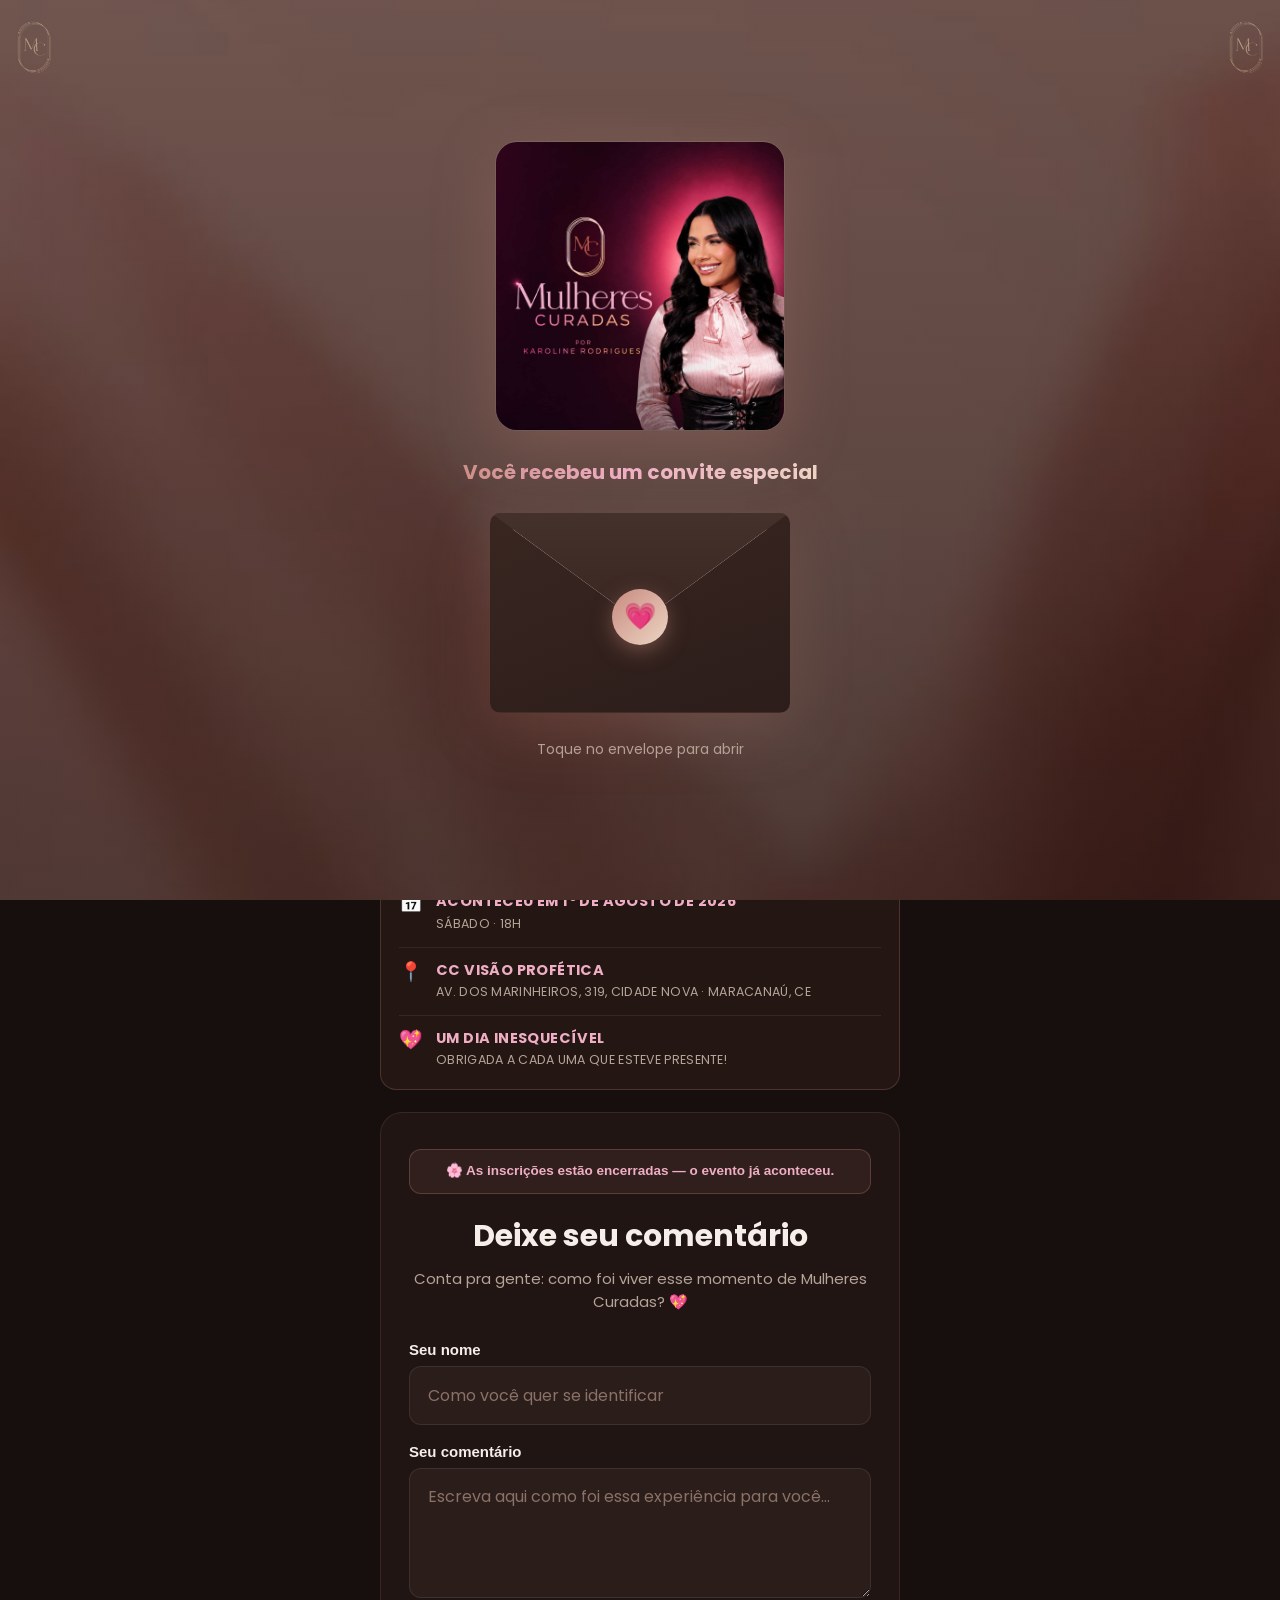
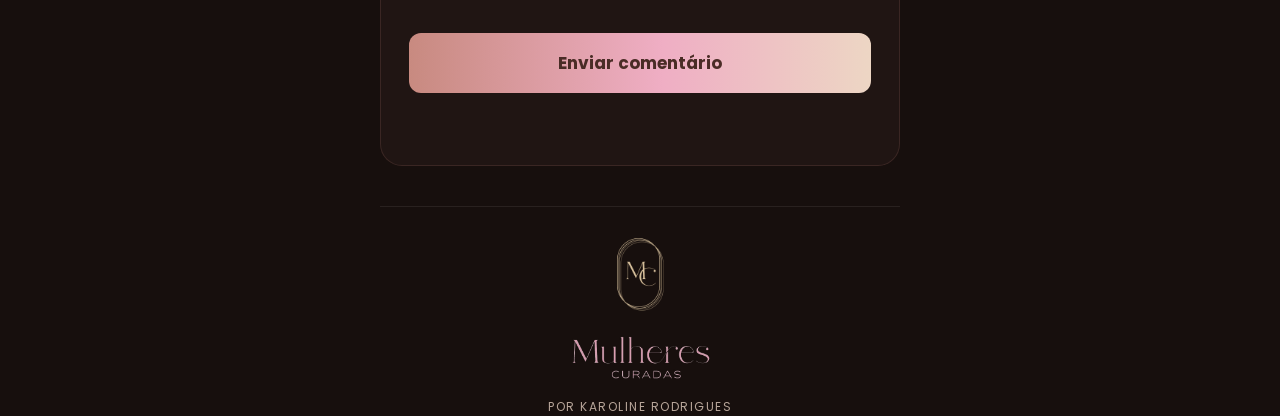
==== commit fe41821e: "Pós-evento: encerra inscrições, presença oficial, agradecimento e comentários - Encerra as inscriçõe" ====
--- a/index.html
+++ b/index.html
@@ -3,11 +3,11 @@
 <head>
 <meta charset="UTF-8">
 <meta name="viewport" content="width=device-width, initial-scale=1.0">
-<title>Convite Especial 💌 Mulheres Curadas</title>
+<title>💖 Mulheres Curadas — Deixe seu comentário</title>
 
 <!-- previa do link no WhatsApp e redes sociais -->
-<meta property="og:title" content="Você recebeu um convite especial 💌">
-<meta property="og:description" content="Mulheres Curadas, por Karoline Rodrigues. 1º de agosto de 2026 (sábado), às 18h, na CC Visão Profética, em Maracanaú. Toque para abrir sua carta.">
+<meta property="og:title" content="Mulheres Curadas 💖 Obrigada por viver esse momento">
+<meta property="og:description" content="O Mulheres Curadas, por Karoline Rodrigues, aconteceu em 1º de agosto de 2026. Deixe seu comentário de como foi viver esse momento.">
 <meta property="og:image" content="https://mulherescuradas.institutoabner.com.br/capa-mulheres-curadas-v2.jpg">
 <meta property="og:url" content="https://mulherescuradas.institutoabner.com.br/">
 <meta property="og:type" content="website">
@@ -151,6 +151,21 @@
   }
   input::placeholder{color:#8a7168}
   input:focus{outline:none;border-color:var(--pink);box-shadow:0 0 0 3px rgba(175,117,105,.2)}
+  textarea{
+    width:100%;padding:16px 18px;border-radius:12px;
+    background:var(--input);border:1px solid var(--border);
+    color:var(--text);font-family:inherit;font-size:16px;
+    resize:vertical;min-height:130px;line-height:1.5;
+    transition:border-color .2s, box-shadow .2s;
+  }
+  textarea::placeholder{color:#8a7168}
+  textarea:focus{outline:none;border-color:var(--pink);box-shadow:0 0 0 3px rgba(175,117,105,.2)}
+  .encerrado{
+    display:flex;align-items:center;gap:10px;justify-content:center;text-align:center;
+    background:rgba(175,117,105,.12);border:1px solid rgba(175,117,105,.35);
+    color:var(--pink-2);border-radius:12px;padding:12px 14px;
+    font-size:13.5px;font-weight:600;line-height:1.4;margin-bottom:20px;
+  }
   .submit{
     width:100%;margin-top:28px;padding:17px;border:none;border-radius:12px;
     background:linear-gradient(90deg,var(--pink),var(--pink-2) 55%,var(--orange));
@@ -383,10 +398,10 @@
     <img class="brasao dir" src="mc-monograma-claro.png" alt="">
     <div class="center">
       <span class="badge">
-        <span class="btxt">Convite Exclusivo</span>
+        <span class="btxt">Gratidão 💖</span>
       </span>
-      <h1>Você está <span class="grad">convidada</span></h1>
-      <p class="subtitle">Mulheres curadas por Karoline Rodrigues</p>
+      <h1>Mulheres <span class="grad">Curadas</span></h1>
+      <p class="subtitle">Obrigada por viver esse momento com a gente</p>
     </div>
 
     <div class="video">
@@ -396,68 +411,33 @@
       </video>
     </div>
 
-    <div id="locknote" class="locknote">
-      <svg viewBox="0 0 24 24"><path d="M12 1a5 5 0 00-5 5v3H6a2 2 0 00-2 2v9a2 2 0 002 2h12a2 2 0 002-2v-9a2 2 0 00-2-2h-1V6a5 5 0 00-5-5zm3 8H9V6a3 3 0 016 0v3z"/></svg>
-      <div class="lk-text">
-        <b>Assista o vídeo até o final</b> para liberar sua inscrição.
-        <span>A inscrição abre automaticamente quando o vídeo terminar.</span>
-        <div class="progress"><i id="progressbar"></i></div>
-      </div>
-    </div>
-
-    <div id="eventoDetalhes" class="evento-card" style="display:none">
+    <div id="eventoDetalhes" class="evento-card">
       <div class="ev-linha">
         <span class="ico">📅</span>
-        <div><b>1º DE AGOSTO DE 2026</b><small>SÁBADO · 18H</small></div>
+        <div><b>ACONTECEU EM 1º DE AGOSTO DE 2026</b><small>SÁBADO · 18H</small></div>
       </div>
       <div class="ev-linha">
         <span class="ico">📍</span>
         <div><b>CC VISÃO PROFÉTICA</b><small>AV. DOS MARINHEIROS, 319, CIDADE NOVA · MARACANAÚ, CE</small></div>
       </div>
       <div class="ev-linha">
-        <span class="ico">⏰</span>
-        <div><b>INICIAREMOS PONTUALMENTE</b><small>NÃO SE ATRASE!</small></div>
+        <span class="ico">💖</span>
+        <div><b>UM DIA INESQUECÍVEL</b><small>OBRIGADA A CADA UMA QUE ESTEVE PRESENTE!</small></div>
       </div>
     </div>
 
-    <div id="form" class="form locked">
-      <h2>Inscreva-se</h2>
-      <p class="hint">Preencha seus dados para participar</p>
-
-      <label for="nome">Nome</label>
-      <input id="nome" type="text" placeholder="Seu nome completo" autocomplete="name" autocapitalize="words">
-
-      <label for="wpp">WhatsApp</label>
-      <input id="wpp" type="tel" placeholder="(00) 00000-0000" autocomplete="tel" inputmode="tel">
-
-      <label for="email">E-mail</label>
-      <input id="email" type="email" placeholder="seu@email.com" autocomplete="email" inputmode="email" autocapitalize="off">
-
-      <label>Você faz parte de qual grupo?</label>
-      <div class="radio-group">
-        <label class="radio-opt">
-          <input type="radio" name="publico" value="SGROUP NACIONAL">
-          <span class="dot"></span>
-          <span class="txt">SGROUP NACIONAL</span>
-        </label>
-        <label class="radio-opt">
-          <input type="radio" name="publico" value="SOLYS GESTÃO ADMINISTRATIVA">
-          <span class="dot"></span>
-          <span class="txt">SOLYS GESTÃO ADMINISTRATIVA</span>
-        </label>
-        <label class="radio-opt">
-          <input type="radio" name="publico" value="CONVIDADAS">
-          <span class="dot"></span>
-          <span class="txt">CONVIDADAS<small>Convite particular</small></span>
-        </label>
-        <label class="radio-opt">
-          <input type="radio" name="publico" value="VOLUNTÁRIOS">
-          <span class="dot"></span>
-          <span class="txt">VOLUNTÁRIOS<small>Quero ajudar no evento</small></span>
-        </label>
-      </div>
-
-      <button class="submit" id="btnSubmit" type="button">Quero participar</button>
+    <div id="comentario" class="form reveal">
+      <div class="encerrado">🌸 As inscrições estão encerradas — o evento já aconteceu.</div>
+      <h2>Deixe seu comentário</h2>
+      <p class="hint">Conta pra gente: como foi viver esse momento de Mulheres Curadas? 💖</p>
+
+      <label for="cNome">Seu nome</label>
+      <input id="cNome" type="text" placeholder="Como você quer se identificar" autocomplete="name" autocapitalize="words">
+
+      <label for="cComentario">Seu comentário</label>
+      <textarea id="cComentario" placeholder="Escreva aqui como foi essa experiência para você…"></textarea>
+
+      <button class="submit" id="btnComentario" type="button">Enviar comentário</button>
       <p id="msg" class="msg"></p>
     </div>
 
@@ -465,27 +445,13 @@
       <div class="check">
         <svg viewBox="0 0 24 24"><path d="M9 16.17 4.83 12l-1.42 1.41L9 19 21 7l-1.41-1.41z"/></svg>
       </div>
-      <h2>Inscrição confirmada! 💖</h2>
-      <p>Enviamos um e-mail de confirmação para <b id="okEmail"></b>.<br>Confira também a caixa de spam/promoções.</p>
-      <div class="evento-card" style="margin:18px 0;text-align:left">
-        <div class="ev-linha">
-          <span class="ico">📅</span>
-          <div><b>1º DE AGOSTO DE 2026</b><small>SÁBADO · 18H</small></div>
-        </div>
-        <div class="ev-linha">
-          <span class="ico">📍</span>
-          <div><b>CC VISÃO PROFÉTICA</b><small>AV. DOS MARINHEIROS, 319, CIDADE NOVA · MARACANAÚ, CE</small></div>
-        </div>
-        <div class="ev-linha">
-          <span class="ico">⏰</span>
-          <div><b>INICIAREMOS PONTUALMENTE</b><small>NÃO SE ATRASE!</small></div>
-        </div>
-      </div>
+      <h2>Comentário enviado! 💖</h2>
+      <p>Obrigada por compartilhar como foi viver esse momento de <b>Mulheres Curadas</b>. Seu carinho significa muito para nós. 🌸</p>
       <a class="insta-btn" href="https://www.instagram.com/mulherescuradasofc_?igsh=MWU4MmRpbDFtZndsbA==" target="_blank" rel="noopener">
         <svg viewBox="0 0 24 24"><path d="M12 2.16c3.2 0 3.58.01 4.85.07 1.17.05 1.8.25 2.23.41.56.22.96.48 1.38.9.42.42.68.82.9 1.38.16.42.36 1.06.41 2.23.06 1.27.07 1.65.07 4.85s-.01 3.58-.07 4.85c-.05 1.17-.25 1.8-.41 2.23-.22.56-.48.96-.9 1.38-.42.42-.82.68-1.38.9-.42.16-1.06.36-2.23.41-1.27.06-1.65.07-4.85.07s-3.58-.01-4.85-.07c-1.17-.05-1.8-.25-2.23-.41a3.7 3.7 0 01-1.38-.9 3.7 3.7 0 01-.9-1.38c-.16-.42-.36-1.06-.41-2.23-.06-1.27-.07-1.65-.07-4.85s.01-3.58.07-4.85c.05-1.17.25-1.8.41-2.23.22-.56.48-.96.9-1.38.42-.42.82-.68 1.38-.9.42-.16 1.06-.36 2.23-.41 1.27-.06 1.65-.07 4.85-.07M12 0C8.74 0 8.33.01 7.05.07 5.78.13 4.9.33 4.14.63a5.9 5.9 0 00-2.13 1.38A5.9 5.9 0 00.63 4.14C.33 4.9.13 5.78.07 7.05.01 8.33 0 8.74 0 12s.01 3.67.07 4.95c.06 1.27.26 2.15.56 2.91.31.8.72 1.48 1.38 2.13a5.9 5.9 0 002.13 1.38c.76.3 1.64.5 2.91.56 1.28.06 1.69.07 4.95.07s3.67-.01 4.95-.07c1.27-.06 2.15-.26 2.91-.56a5.9 5.9 0 002.13-1.38 5.9 5.9 0 001.38-2.13c.3-.76.5-1.64.56-2.91.06-1.28.07-1.69.07-4.95s-.01-3.67-.07-4.95c-.06-1.27-.26-2.15-.56-2.91a5.9 5.9 0 00-1.38-2.13A5.9 5.9 0 0019.86.63c-.76-.3-1.64-.5-2.91-.56C15.67.01 15.26 0 12 0zm0 5.84A6.16 6.16 0 105.84 12 6.16 6.16 0 0012 5.84zm0 10.16A4 4 0 1116 12a4 4 0 01-4 4zm7.85-10.4a1.44 1.44 0 11-1.44-1.44 1.44 1.44 0 011.44 1.44z"/></svg>
         <span>SIGA NO INSTAGRAM<small>@mulherescuradasofc_</small></span>
       </a>
-      <p>Nos vemos lá! ✨</p>
+      <p>Até a próxima! ✨</p>
     </div>
 
     <footer class="assinatura">
@@ -501,7 +467,7 @@
        Enquanto estiver com o texto abaixo, o formulário NÃO envia de
        verdade — ele só mostra um aviso de teste.
        ================================================================ */
-    var URL_PLANILHA = "https://script.google.com/macros/s/AKfycbxzYmuJCHvxb48mXnoBojttFlAGKb5w9ENPeg1obbQvzulYtsldTp8FlAKXoLCbZoUZ_Q/exec";
+    var URL_PLANILHA = "https://script.google.com/macros/s/AKfycbwa2jGLDt2H690COhdR-tuwE6iXVcu6eTug3nGeHMNS7JD3FiXWc-SCkxviSReRKWU4_g/exec";
 
     // ---------- abertura da carta ----------
     (function(){
@@ -525,82 +491,37 @@
       });
     })();
 
+    // ---------- envio do comentário (pós-evento) ----------
     (function(){
-      var video = document.getElementById('convite-video');
-      var form  = document.getElementById('form');
-      var lock  = document.getElementById('locknote');
-      var bar   = document.getElementById('progressbar');
-      var btn   = document.getElementById('btnSubmit');
-      var msg   = document.getElementById('msg');
-      var unlocked = false;
-
-      function unlock(){
-        if(unlocked) return;
-        unlocked = true;
-        form.classList.remove('locked');
-        form.classList.add('reveal');
-        lock.style.display = 'none';
-        document.getElementById('eventoDetalhes').style.display = 'block';
-        form.scrollIntoView({behavior:'smooth', block:'center'});
-      }
-
-      // barra de progresso conforme assiste
-      video.addEventListener('timeupdate', function(){
-        if(video.duration){
-          bar.style.width = Math.min(100,(video.currentTime/video.duration)*100) + '%';
-        }
-      });
-      // libera o formulário quando o vídeo termina
-      video.addEventListener('ended', unlock);
-
-      // ---------- envio da inscrição ----------
-      var nome  = document.getElementById('nome');
-      var wpp   = document.getElementById('wpp');
-      var email = document.getElementById('email');
-
-      function emailValido(v){ return /^[^\s@]+@[^\s@]+\.[^\s@]+$/.test(v); }
-
-      // mascara automatica do WhatsApp: (00) 00000-0000
-      wpp.addEventListener('input', function(){
-        var d = wpp.value.replace(/\D/g,'').slice(0,11);
-        var f = '';
-        if(d.length > 0) f = '(' + d.slice(0,2);
-        if(d.length >= 3) f += ') ' + d.slice(2,7);
-        if(d.length >= 8) f += '-' + d.slice(7);
-        wpp.value = f;
-      });
-      function limpaErros(){ [nome,wpp,email].forEach(function(el){ el.classList.remove('input-erro'); }); }
+      var card = document.getElementById('comentario');
+      var btn  = document.getElementById('btnComentario');
+      var msg  = document.getElementById('msg');
+      var nome = document.getElementById('cNome');
+      var txt  = document.getElementById('cComentario');
 
       btn.addEventListener('click', function(){
-        limpaErros();
+        nome.classList.remove('input-erro');
+        txt.classList.remove('input-erro');
         msg.className = 'msg';
         msg.textContent = '';
 
-        var grupoEl = document.querySelector('input[name="publico"]:checked');
-        var erro = null, alvo = null;
-
-        if(!nome.value.trim()){ erro = 'Digite seu nome.'; alvo = nome; }
-        else if(!wpp.value.trim()){ erro = 'Digite seu WhatsApp.'; alvo = wpp; }
-        else if(!emailValido(email.value.trim())){ erro = 'Digite um e-mail válido.'; alvo = email; }
-        else if(!grupoEl){ erro = 'Selecione a qual grupo você pertence.'; }
-
-        if(erro){
+        if(!txt.value.trim()){
           msg.className = 'msg erro';
-          msg.textContent = erro;
-          if(alvo){ alvo.classList.add('input-erro'); alvo.focus(); }
+          msg.textContent = 'Escreva seu comentário 💬';
+          txt.classList.add('input-erro');
+          txt.focus();
           return;
         }
 
         var dados = {
-          nome:  nome.value.trim(),
-          whatsapp: wpp.value.trim(),
-          email: email.value.trim(),
-          grupo: grupoEl.value
+          acao: 'comentario',
+          nome: nome.value.trim(),
+          comentario: txt.value.trim()
         };
 
         if(URL_PLANILHA === "COLE_A_URL_AQUI"){
           msg.className = 'msg info';
-          msg.textContent = '⚠️ Formulário ainda não conectado. Falta colar a URL da planilha (veja INSTRUCOES.md).';
+          msg.textContent = '⚠️ Ainda não conectado. Falta colar a URL da planilha (veja INSTRUCOES.md).';
           return;
         }
 
@@ -615,8 +536,7 @@
           mode: 'no-cors',
           body: JSON.stringify(dados)
         }).then(function(){
-          document.getElementById('okEmail').textContent = dados.email;
-          form.style.display = 'none';
+          card.style.display = 'none';
           document.getElementById('success').style.display = 'block';
           document.getElementById('success').scrollIntoView({behavior:'smooth', block:'center'});
         }).catch(function(){
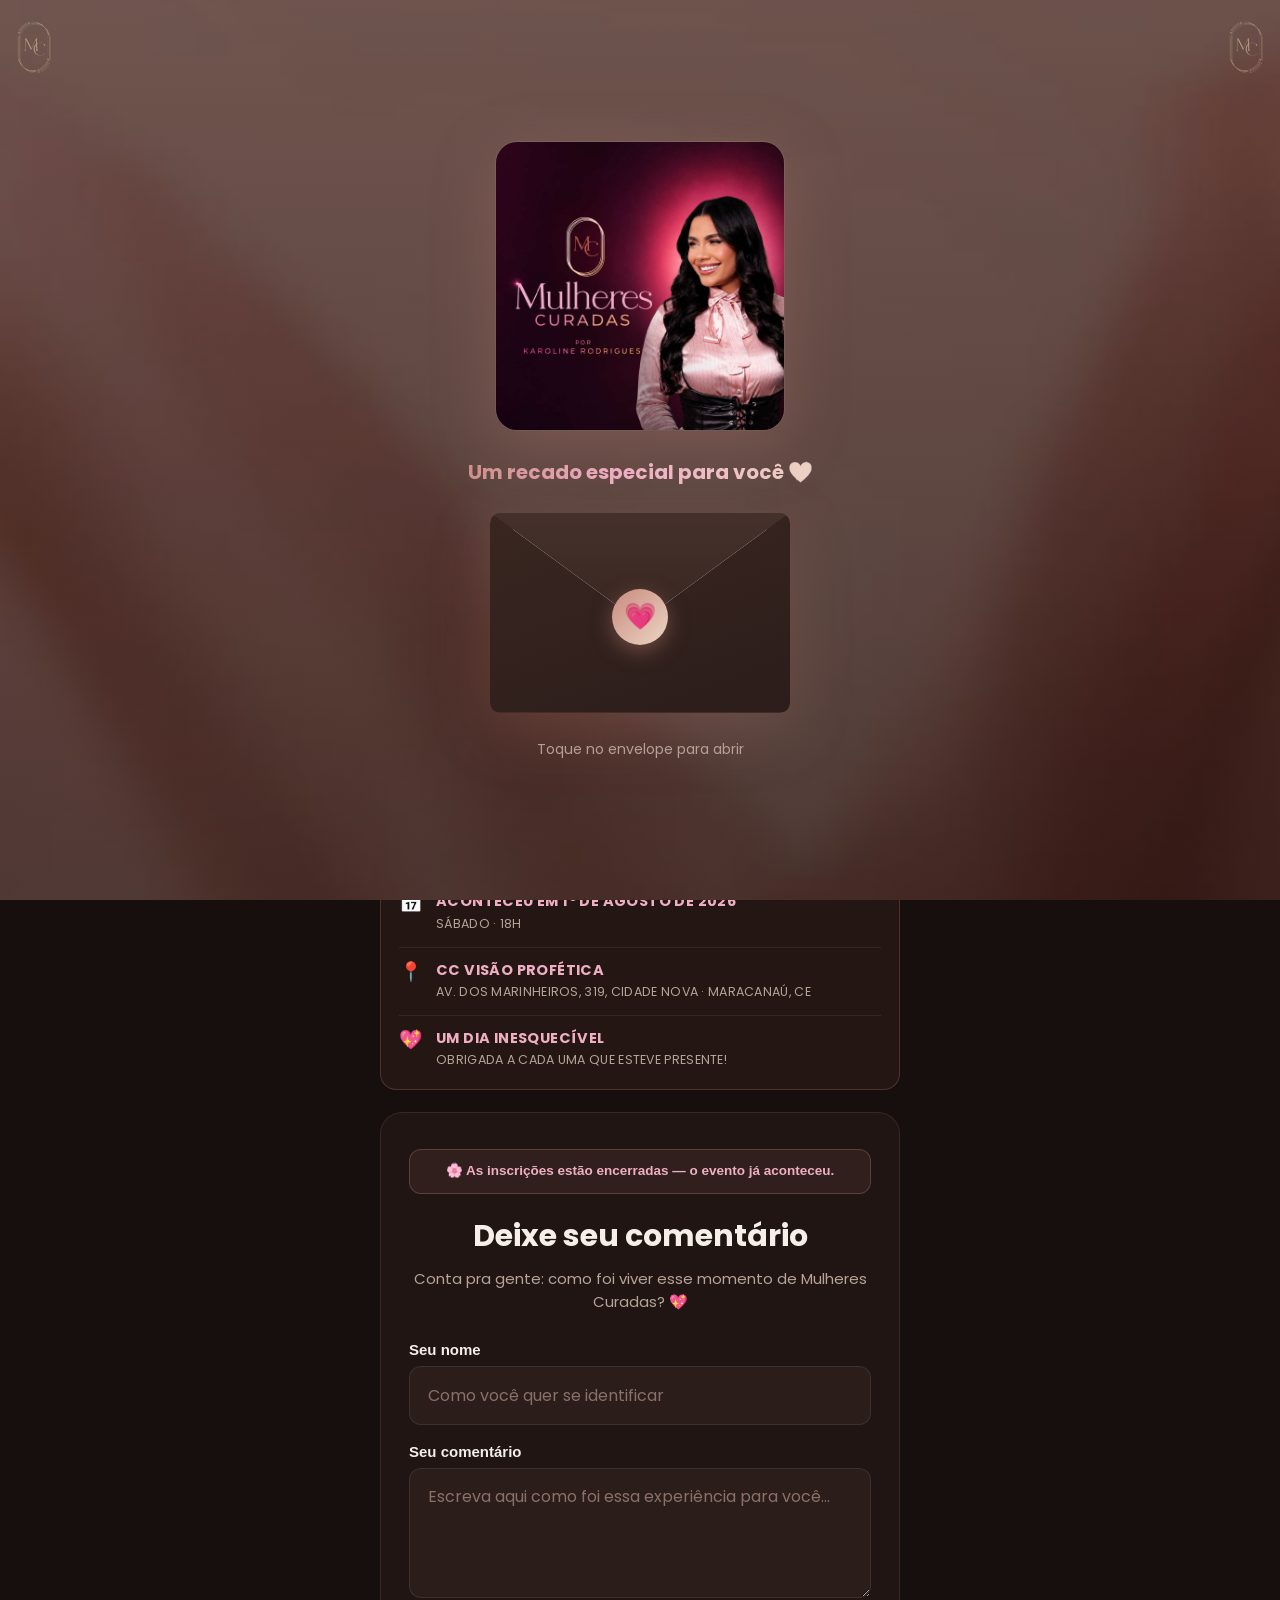
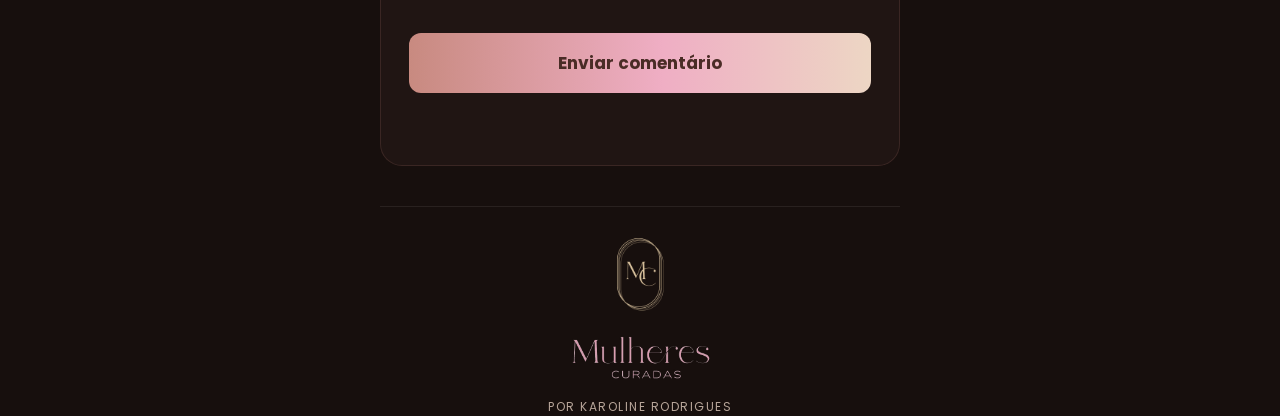
==== commit 4d64737e: "Ajusta tela de abertura para o tom pós-evento (gratidão) Troca "Você recebeu um convite especial" po" ====
--- a/index.html
+++ b/index.html
@@ -378,8 +378,8 @@
     <img class="brasao esq" src="mc-monograma-claro.png" alt="">
     <img class="brasao dir" src="mc-monograma-claro.png" alt="">
     <img class="carta-logo" src="capa-mulheres-curadas-v2.jpg" alt="Mulheres Curadas por Karoline Rodrigues">
-    <p class="carta-titulo">Você recebeu um convite especial</p>
-    <div id="envelope" class="envelope" role="button" aria-label="Abrir convite" tabindex="0">
+    <p class="carta-titulo">Um recado especial para você 💖</p>
+    <div id="envelope" class="envelope" role="button" aria-label="Abrir recado" tabindex="0">
       <div class="env-corpo"></div>
       <div class="env-carta">
         <span class="cora">💖</span>
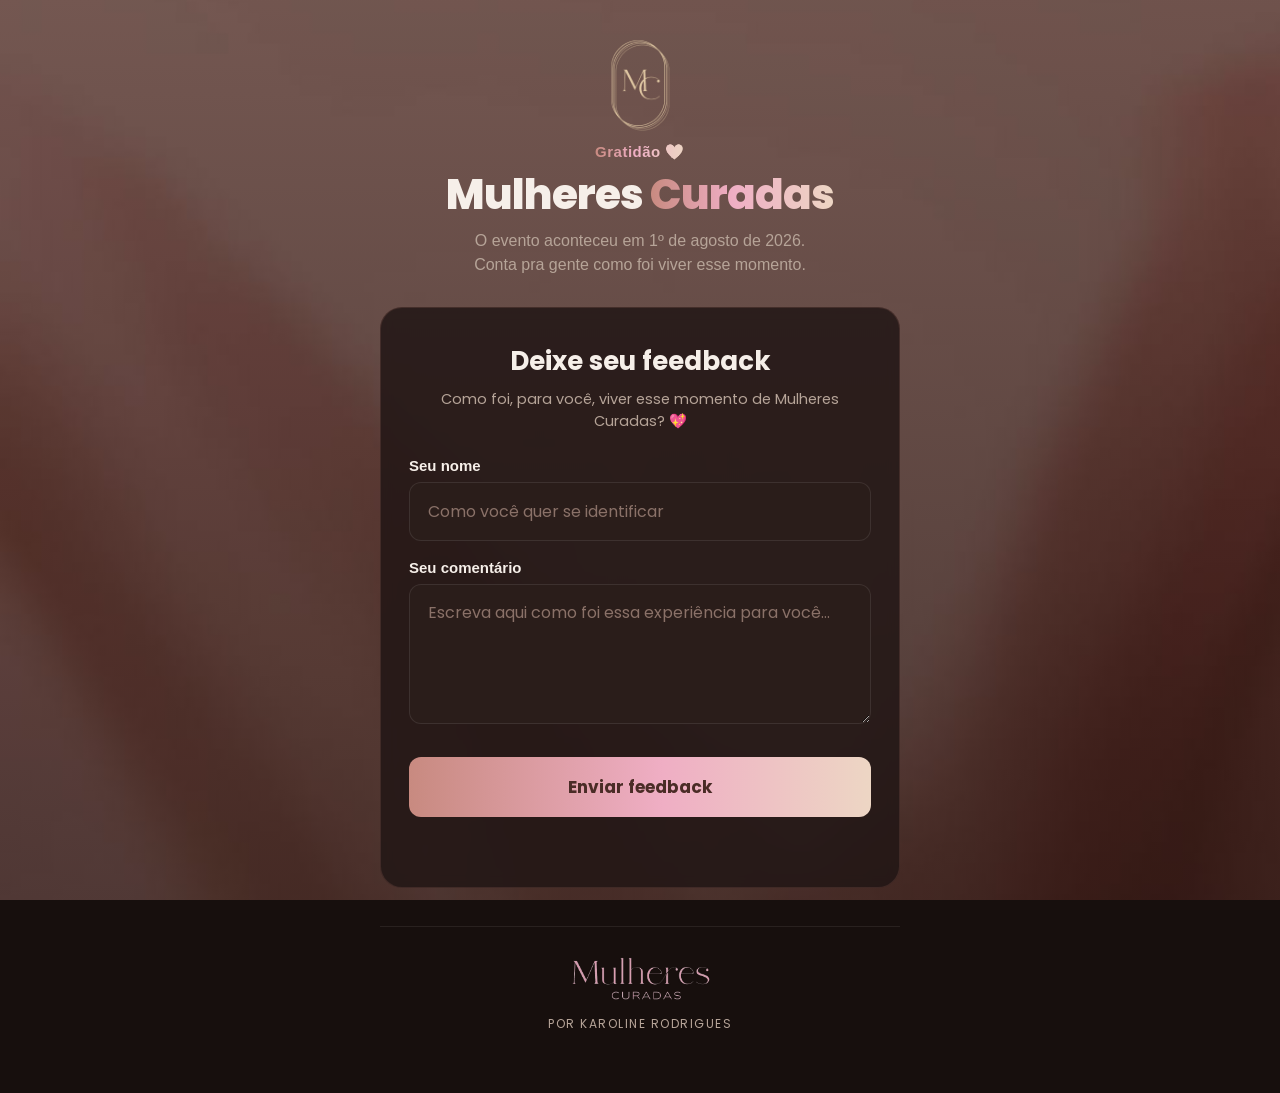
==== commit 017cd151: "Simplifica index.html: página só de feedback (remove vídeo e envelope) Reescreve a página inicial co" ====
--- a/index.html
+++ b/index.html
@@ -3,11 +3,11 @@
 <head>
 <meta charset="UTF-8">
 <meta name="viewport" content="width=device-width, initial-scale=1.0">
-<title>💖 Mulheres Curadas — Deixe seu comentário</title>
+<title>💖 Mulheres Curadas — Deixe seu feedback</title>
 
 <!-- previa do link no WhatsApp e redes sociais -->
-<meta property="og:title" content="Mulheres Curadas 💖 Obrigada por viver esse momento">
-<meta property="og:description" content="O Mulheres Curadas, por Karoline Rodrigues, aconteceu em 1º de agosto de 2026. Deixe seu comentário de como foi viver esse momento.">
+<meta property="og:title" content="Mulheres Curadas 💖 Deixe seu feedback">
+<meta property="og:description" content="O Mulheres Curadas, por Karoline Rodrigues, aconteceu em 1º de agosto de 2026. Conta pra gente como foi viver esse momento.">
 <meta property="og:image" content="https://mulherescuradas.institutoabner.com.br/capa-mulheres-curadas-v2.jpg">
 <meta property="og:url" content="https://mulherescuradas.institutoabner.com.br/">
 <meta property="og:type" content="website">
@@ -22,7 +22,6 @@
     /* paleta oficial Mulheres Curadas: nude #EDD6C4, rosa #EFAEC4, terracota #AF7569 */
     --bg:#170f0d;
     --card:#221715;
-    --card-2:#2c1e1a;
     --pink:#c88a80;      /* rosa-queimado (accent principal) */
     --pink-2:#efaec4;    /* rosa suave */
     --orange:#edd6c4;    /* nude */
@@ -41,196 +40,80 @@
     min-height:100vh;
     display:flex;
     justify-content:center;
-    padding:28px 16px 60px;
+    padding:34px 16px 60px;
   }
   /* papel de parede floral fixo atras de todo o conteudo */
   body::before{
     content:"";position:fixed;inset:0;z-index:0;
     background:
-      linear-gradient(180deg, rgba(23,15,13,.38), rgba(23,15,13,.60)),
+      linear-gradient(180deg, rgba(23,15,13,.42), rgba(23,15,13,.66)),
       url("fundo-mulheres-curadas.jpg") center center / cover no-repeat;
   }
   .wrap{width:100%;max-width:520px;position:relative;z-index:1}
 
-  .badge{
-    display:inline-flex;align-items:center;gap:8px;
-    margin:0 auto;
-    font-weight:600;font-size:16px;letter-spacing:.5px;
-  }
-  .badge svg{width:16px;height:16px;fill:var(--pink-2)}
+  .center{text-align:center;display:flex;flex-direction:column;align-items:center}
+  .logo{width:70px;height:auto;opacity:.95;margin-bottom:6px}
+  .badge{font-weight:600;font-size:15px;letter-spacing:.5px;margin-bottom:6px}
   .badge .btxt{
     background:linear-gradient(90deg,var(--pink) 0%,var(--pink-2) 45%,var(--orange) 100%);
     -webkit-background-clip:text;background-clip:text;color:transparent;
   }
-  .center{text-align:center;display:flex;flex-direction:column;align-items:center}
-
   h1{
-    font-size:46px;line-height:1.05;font-weight:800;
-    margin:22px 0 12px;letter-spacing:-1px;
+    font-size:42px;line-height:1.05;font-weight:800;
+    margin:6px 0 12px;letter-spacing:-1px;
   }
   h1 .grad{
     background:linear-gradient(90deg,var(--pink) 0%,var(--pink-2) 45%,var(--orange) 100%);
     -webkit-background-clip:text;background-clip:text;color:transparent;
   }
   .subtitle{
-    font-size:18px;font-weight:600;margin-bottom:26px;
-    background:linear-gradient(90deg,var(--pink) 0%,var(--pink-2) 45%,var(--orange) 100%);
-    -webkit-background-clip:text;background-clip:text;color:transparent;
-  }
-
-  .video{
-    position:relative;border-radius:22px;overflow:hidden;
-    width:fit-content;max-width:100%;
-    margin:0 auto 28px;
-    border:1px solid var(--border);
-    box-shadow:0 10px 50px rgba(175,117,105,.18);
-  }
-  .video video{
-    display:block;width:auto;max-width:100%;height:auto;border-radius:22px;
-    margin:0 auto;
-    /* video em pe: limita a altura para caber na tela do celular */
-    max-height:74vh;
-    max-height:74dvh;
-  }
-
-  /* aviso enquanto o vídeo não termina */
-  .locknote{
-    display:flex;align-items:center;gap:14px;
-    background:rgba(175,117,105,.08);
-    border:1px solid rgba(175,117,105,.3);
-    border-radius:16px;padding:16px 18px;margin-bottom:22px;
-  }
-  .locknote svg{width:26px;height:26px;flex:0 0 auto;fill:var(--pink-2)}
-  .locknote .lk-text{font-size:14px;line-height:1.35}
-  .locknote .lk-text b{color:var(--pink-2)}
-  .locknote .lk-text span{color:var(--muted);display:block;margin-top:2px;font-size:13px}
-  .progress{height:6px;border-radius:100px;background:rgba(255,255,255,.08);overflow:hidden;margin-top:10px}
-  .progress > i{display:block;height:100%;width:0%;
-    background:linear-gradient(90deg,var(--pink),var(--orange));transition:width .25s}
-
-  /* cartao com data e local, aparece quando o video termina */
-  .evento-card{
-    background:rgba(175,117,105,.08);
-    border:1px solid rgba(175,117,105,.3);
-    border-radius:16px;padding:6px 18px;margin-bottom:22px;
-    animation:reveal .6s ease both;
-  }
-  .ev-linha{display:flex;align-items:flex-start;gap:13px;padding:13px 0}
-  .ev-linha + .ev-linha{border-top:1px solid rgba(255,255,255,.08)}
-  .ev-linha .ico{font-size:19px;line-height:1.2;flex:0 0 auto}
-  .ev-linha b{display:block;color:var(--pink-2);font-size:14.5px;letter-spacing:.4px;line-height:1.35}
-  .ev-linha small{display:block;color:var(--muted);font-size:12.5px;line-height:1.5;margin-top:3px;letter-spacing:.3px}
-
-  /* card do formulário: bloqueado x liberado */
-  .form.locked{
-    filter:blur(6px);opacity:.5;pointer-events:none;user-select:none;
-  }
-  .form.reveal{animation:reveal .6s ease both}
-  @keyframes reveal{
-    from{opacity:0;transform:translateY(16px)}
-    to{opacity:1;transform:translateY(0)}
-  }
-
+    font-size:16px;font-weight:500;color:var(--muted);
+    margin-bottom:30px;line-height:1.5;max-width:420px;
+  }
+
+  /* card do formulário */
   .form{
     background:rgba(34,23,21,.86);
     -webkit-backdrop-filter:blur(6px);backdrop-filter:blur(6px);
     border:1px solid rgba(175,117,105,.18);
     border-radius:22px;
-    padding:36px 28px;
-    transition:filter .5s, opacity .5s;
-  }
-  .form h2{text-align:center;font-size:30px;font-weight:700;margin-bottom:8px}
-  .form .hint{text-align:center;color:var(--muted);font-size:15px;margin-bottom:28px}
+    padding:34px 28px;
+    animation:reveal .5s ease both;
+  }
+  @keyframes reveal{
+    from{opacity:0;transform:translateY(16px)}
+    to{opacity:1;transform:translateY(0)}
+  }
+  .form h2{text-align:center;font-size:26px;font-weight:700;margin-bottom:8px}
+  .form .hint{text-align:center;color:var(--muted);font-size:14.5px;margin-bottom:24px;line-height:1.5}
   label{display:block;font-weight:600;font-size:15px;margin:18px 0 8px}
-  input{
+  input,textarea{
     width:100%;padding:16px 18px;border-radius:12px;
     background:var(--input);border:1px solid var(--border);
     color:var(--text);font-family:inherit;
     font-size:16px; /* 16px+ evita o zoom automatico do iPhone ao tocar no campo */
     transition:border-color .2s, box-shadow .2s;
   }
-  input::placeholder{color:#8a7168}
-  input:focus{outline:none;border-color:var(--pink);box-shadow:0 0 0 3px rgba(175,117,105,.2)}
-  textarea{
-    width:100%;padding:16px 18px;border-radius:12px;
-    background:var(--input);border:1px solid var(--border);
-    color:var(--text);font-family:inherit;font-size:16px;
-    resize:vertical;min-height:130px;line-height:1.5;
-    transition:border-color .2s, box-shadow .2s;
-  }
-  textarea::placeholder{color:#8a7168}
-  textarea:focus{outline:none;border-color:var(--pink);box-shadow:0 0 0 3px rgba(175,117,105,.2)}
-  .encerrado{
-    display:flex;align-items:center;gap:10px;justify-content:center;text-align:center;
-    background:rgba(175,117,105,.12);border:1px solid rgba(175,117,105,.35);
-    color:var(--pink-2);border-radius:12px;padding:12px 14px;
-    font-size:13.5px;font-weight:600;line-height:1.4;margin-bottom:20px;
-  }
+  textarea{resize:vertical;min-height:140px;line-height:1.5}
+  input::placeholder,textarea::placeholder{color:#8a7168}
+  input:focus,textarea:focus{outline:none;border-color:var(--pink);box-shadow:0 0 0 3px rgba(175,117,105,.2)}
   .submit{
-    width:100%;margin-top:28px;padding:17px;border:none;border-radius:12px;
+    width:100%;margin-top:26px;padding:17px;border:none;border-radius:12px;
     background:linear-gradient(90deg,var(--pink),var(--pink-2) 55%,var(--orange));
     color:#4a2c26;font-family:inherit;font-weight:700;font-size:17px;cursor:pointer;
     transition:opacity .2s, transform .1s;
   }
   .submit:hover{opacity:.92}
   .submit:active{transform:scale(.99)}
-
-  /* seleção de público (bolinhas) */
-  .radio-group{display:flex;flex-direction:column;gap:10px;margin-top:8px}
-  .radio-opt{
-    display:flex;align-items:center;gap:13px;cursor:pointer;
-    padding:15px 18px;border-radius:12px;
-    background:var(--input);border:1px solid var(--border);
-    transition:border-color .2s, background .2s;
-  }
-  .radio-opt:hover{border-color:rgba(175,117,105,.5)}
-  .radio-opt input{display:none}
-  .radio-opt .dot{
-    width:22px;height:22px;flex:0 0 auto;border-radius:50%;
-    border:2px solid #8a7168;position:relative;transition:border-color .2s;
-  }
-  .radio-opt .dot::after{
-    content:"";position:absolute;inset:4px;border-radius:50%;
-    background:linear-gradient(135deg,var(--pink),var(--orange));
-    transform:scale(0);transition:transform .2s;
-  }
-  .radio-opt .txt{font-size:15px;font-weight:500}
-  .radio-opt .txt small{display:block;color:var(--muted);font-weight:400;font-size:12.5px}
-  .radio-opt input:checked ~ .dot{border-color:var(--pink)}
-  .radio-opt input:checked ~ .dot::after{transform:scale(1)}
-  .radio-opt:has(input:checked){
-    border-color:var(--pink);background:rgba(175,117,105,.08);
-  }
-
-  /* assinatura de rodape com as logos */
-  .assinatura{
-    display:flex;flex-direction:column;align-items:center;gap:12px;
-    margin-top:40px;padding-top:26px;
-    border-top:1px solid rgba(255,255,255,.08);
-  }
-  .assinatura .sig-mc{width:56px;height:auto;opacity:.95}
-
-  /* brasoes nas laterais do topo (na altura do selo, sem tocar o titulo) */
-  .brasao{position:absolute;top:-8px;width:34px;height:auto;opacity:.5;z-index:0;pointer-events:none}
-  .brasao.esq{left:0}
-  .brasao.dir{right:0}
-  .carta-overlay .brasao{top:18px;left:14px;width:40px;opacity:.55}
-  .carta-overlay .brasao.dir{left:auto;right:14px}
-  @media(max-width:400px){ .brasao{width:30px} .carta-overlay .brasao{width:34px} }
-  .assinatura .sig-wm{width:150px;height:auto;opacity:.9;margin-top:2px}
-  .assinatura span{
-    color:var(--muted);font-size:12px;letter-spacing:1.5px;
-    text-transform:uppercase;margin-top:2px;
-  }
-
-  /* mensagens de status do formulario */
+  .submit:disabled{opacity:.55;cursor:not-allowed}
+
+  /* mensagens de status */
   .msg{margin-top:16px;text-align:center;font-size:14px;font-weight:600;min-height:20px}
   .msg.erro{color:#ff7a9c}
   .msg.info{color:var(--muted)}
-  .submit:disabled{opacity:.55;cursor:not-allowed}
   .input-erro{border-color:#ff7a9c !important;box-shadow:0 0 0 3px rgba(255,122,156,.18) !important}
 
-  /* tela de sucesso apos inscricao */
+  /* tela de sucesso */
   .success{
     background:var(--card);border:1px solid rgba(175,117,105,.35);
     border-radius:22px;padding:44px 28px;text-align:center;animation:reveal .5s ease both;
@@ -241,13 +124,12 @@
     background:linear-gradient(135deg,var(--pink),var(--orange));
   }
   .success .check svg{width:38px;height:38px;fill:#fff}
-  .success h2{font-size:26px;font-weight:700;margin-bottom:10px}
-  .success p{color:var(--muted);font-size:15px;line-height:1.5}
+  .success h2{font-size:24px;font-weight:700;margin-bottom:10px}
+  .success p{color:var(--muted);font-size:15px;line-height:1.55}
   .success p b{color:var(--pink-2)}
-  /* botao do instagram na confirmacao */
   .insta-btn{
     display:flex;align-items:center;justify-content:center;gap:12px;
-    margin:16px 0 18px;padding:14px 18px;border-radius:14px;
+    margin:20px 0 6px;padding:14px 18px;border-radius:14px;
     background:linear-gradient(45deg,#f09433,#e6683c 25%,#dc2743 50%,#cc2366 75%,#bc1888);
     color:#fff;text-decoration:none;font-weight:700;font-size:14.5px;
     letter-spacing:.4px;transition:opacity .2s, transform .1s;
@@ -258,178 +140,40 @@
   .insta-btn span{text-align:left;line-height:1.25}
   .insta-btn small{display:block;font-weight:500;font-size:12.5px;opacity:.9;letter-spacing:.2px}
 
-  /* ===== abertura em formato de carta ===== */
-  body.carta-fechada{overflow:hidden;height:100dvh}
-  .carta-overlay{
-    position:fixed;inset:0;z-index:50;
-    display:flex;flex-direction:column;align-items:center;justify-content:center;gap:26px;
-    background:
-      linear-gradient(180deg, rgba(23,15,13,.44), rgba(23,15,13,.66)),
-      url("fundo-mulheres-curadas.jpg") center center / cover no-repeat;
-    transition:opacity .6s ease, visibility .6s;
-  }
-  .carta-overlay.sumir{opacity:0;visibility:hidden;pointer-events:none}
-  .carta-titulo{
-    font-size:20px;font-weight:700;text-align:center;padding:0 24px;
-    background:linear-gradient(90deg,var(--pink) 0%,var(--pink-2) 45%,var(--orange) 100%);
-    -webkit-background-clip:text;background-clip:text;color:transparent;
-  }
-  .carta-toque{color:var(--muted);font-size:14px;animation:pulsar 1.6s ease-in-out infinite}
-  @keyframes pulsar{0%,100%{opacity:.55}50%{opacity:1}}
-
-  .envelope{
-    position:relative;width:300px;height:200px;cursor:pointer;
-    animation:flutuar 3s ease-in-out infinite;
-    -webkit-tap-highlight-color:transparent;
-  }
-  @keyframes flutuar{0%,100%{transform:translateY(0)}50%{transform:translateY(-8px)}}
-  .envelope.aberto{animation:none}
-
-  /* corpo do envelope */
-  .env-corpo{
-    position:absolute;inset:0;border-radius:10px;
-    background:linear-gradient(160deg,#2c1d1a,#221715);
-    border:1px solid rgba(175,117,105,.35);
-    box-shadow:0 18px 60px rgba(175,117,105,.25);
-  }
-  /* bolso frontal (triangulos laterais e de baixo) */
-  .env-bolso{
-    position:absolute;inset:0;border-radius:10px;overflow:hidden;z-index:3;pointer-events:none;
-  }
-  .env-bolso::before{
-    content:"";position:absolute;inset:0;
-    background:linear-gradient(160deg,#392621,#2c1d1a);
-    clip-path:polygon(0 0, 50% 55%, 100% 0, 100% 100%, 0 100%);
-    border-radius:10px;
-  }
-  /* aba de cima (abre girando) */
-  .env-aba{
-    position:absolute;left:0;top:0;width:100%;height:55%;z-index:4;
-    background:linear-gradient(180deg,#45312b,#392621);
-    clip-path:polygon(0 0, 100% 0, 50% 100%);
-    border-radius:10px 10px 0 0;
-    transform-origin:top center;
-    transition:transform .65s cubic-bezier(.6,.05,.35,1), z-index 0s .3s;
-  }
-  .envelope.aberto .env-aba{transform:rotateX(180deg);z-index:1}
-  /* lacre de coracao */
-  .env-lacre{
-    position:absolute;left:50%;top:52%;transform:translate(-50%,-50%);z-index:5;
-    width:56px;height:56px;border-radius:50%;
-    display:flex;align-items:center;justify-content:center;
-    background:linear-gradient(135deg,var(--pink),var(--orange));
-    box-shadow:0 6px 20px rgba(175,117,105,.5);
-    font-size:26px;transition:opacity .4s, transform .4s;
-  }
-  .envelope.aberto .env-lacre{opacity:0;transform:translate(-50%,-50%) scale(.4)}
-  /* a carta que sai de dentro */
-  .env-carta{
-    position:absolute;left:6%;top:8%;width:88%;height:84%;z-index:2;
-    background:linear-gradient(180deg,#fff6fb,#ffe3f1);
-    border-radius:8px;
-    display:flex;flex-direction:column;align-items:center;justify-content:center;gap:6px;
-    color:#a52a6c;font-weight:700;font-size:15px;text-align:center;padding:10px;
-    transition:transform .8s cubic-bezier(.2,.7,.3,1) .35s;
-  }
-  .env-carta small{font-weight:500;color:#c76a9e;font-size:12px}
-  .env-carta .cora{font-size:24px}
-  .envelope.aberto .env-carta{transform:translateY(-78%)}
-
-  /* arte do evento como logo na tela de abertura */
-  .carta-logo{
-    width:min(70vw,290px);border-radius:22px;display:block;
-    border:1px solid rgba(255,255,255,.1);
-    box-shadow:0 16px 60px rgba(175,117,105,.35);
-  }
-
-  /* ajustes para celular */
+  /* rodape com as logos */
+  .assinatura{
+    display:flex;flex-direction:column;align-items:center;gap:10px;
+    margin-top:38px;padding-top:24px;
+    border-top:1px solid rgba(255,255,255,.08);
+  }
+  .assinatura .sig-wm{width:150px;height:auto;opacity:.9}
+  .assinatura span{
+    color:var(--muted);font-size:12px;letter-spacing:1.5px;
+    text-transform:uppercase;
+  }
+
   @media(max-width:480px){
-    .envelope{width:260px;height:176px}
-    .carta-titulo{font-size:18px}
-    body{padding:20px 12px 44px}
-    h1{font-size:34px;margin:18px 0 10px}
-    .subtitle{font-size:16px;margin-bottom:20px}
-    .badge{font-size:14px}
-    .video{border-radius:18px;margin-bottom:22px}
-    .video video{border-radius:18px}
-    .locknote{padding:14px 14px;gap:11px;margin-bottom:18px}
-    .locknote svg{width:22px;height:22px}
+    body{padding:26px 12px 44px}
+    h1{font-size:33px}
+    .subtitle{font-size:15px;margin-bottom:24px}
     .form{padding:28px 18px;border-radius:18px}
-    .form h2{font-size:24px}
-    .form .hint{font-size:14px;margin-bottom:22px}
-    label{font-size:14px;margin:15px 0 7px}
-    input{padding:14px 15px}
-    .radio-opt{padding:13px 14px;gap:11px}
-    .submit{padding:16px;font-size:16px;margin-top:24px}
+    .form h2{font-size:22px}
     .success{padding:36px 20px;border-radius:18px}
-    .success h2{font-size:23px}
-  }
-  /* celulares bem pequenos */
-  @media(max-width:360px){
-    h1{font-size:29px}
-    .subtitle{font-size:14.5px}
   }
 </style>
 </head>
-<body class="carta-fechada">
-
-  <!-- tela de abertura: a carta -->
-  <div id="cartaOverlay" class="carta-overlay">
-    <img class="brasao esq" src="mc-monograma-claro.png" alt="">
-    <img class="brasao dir" src="mc-monograma-claro.png" alt="">
-    <img class="carta-logo" src="capa-mulheres-curadas-v2.jpg" alt="Mulheres Curadas por Karoline Rodrigues">
-    <p class="carta-titulo">Um recado especial para você 💖</p>
-    <div id="envelope" class="envelope" role="button" aria-label="Abrir recado" tabindex="0">
-      <div class="env-corpo"></div>
-      <div class="env-carta">
-        <span class="cora">💖</span>
-        Para você
-        <small>com carinho, Karoline Rodrigues</small>
-      </div>
-      <div class="env-bolso"></div>
-      <div class="env-aba"></div>
-      <div class="env-lacre">💗</div>
+<body>
+  <div class="wrap">
+    <div class="center">
+      <img class="logo" src="mc-monograma-claro.png" alt="Mulheres Curadas">
+      <span class="badge"><span class="btxt">Gratidão 💖</span></span>
+      <h1>Mulheres <span class="grad">Curadas</span></h1>
+      <p class="subtitle">O evento aconteceu em 1º de agosto de 2026.<br>Conta pra gente como foi viver esse momento.</p>
     </div>
-    <p class="carta-toque">Toque no envelope para abrir</p>
-  </div>
-
-  <div class="wrap">
-    <img class="brasao esq" src="mc-monograma-claro.png" alt="">
-    <img class="brasao dir" src="mc-monograma-claro.png" alt="">
-    <div class="center">
-      <span class="badge">
-        <span class="btxt">Gratidão 💖</span>
-      </span>
-      <h1>Mulheres <span class="grad">Curadas</span></h1>
-      <p class="subtitle">Obrigada por viver esse momento com a gente</p>
-    </div>
-
-    <div class="video">
-      <video id="convite-video" controls playsinline preload="metadata" poster="convite-poster.jpg">
-        <source src="convite-video.mp4" type="video/mp4">
-        Seu navegador não suporta vídeo.
-      </video>
-    </div>
-
-    <div id="eventoDetalhes" class="evento-card">
-      <div class="ev-linha">
-        <span class="ico">📅</span>
-        <div><b>ACONTECEU EM 1º DE AGOSTO DE 2026</b><small>SÁBADO · 18H</small></div>
-      </div>
-      <div class="ev-linha">
-        <span class="ico">📍</span>
-        <div><b>CC VISÃO PROFÉTICA</b><small>AV. DOS MARINHEIROS, 319, CIDADE NOVA · MARACANAÚ, CE</small></div>
-      </div>
-      <div class="ev-linha">
-        <span class="ico">💖</span>
-        <div><b>UM DIA INESQUECÍVEL</b><small>OBRIGADA A CADA UMA QUE ESTEVE PRESENTE!</small></div>
-      </div>
-    </div>
-
-    <div id="comentario" class="form reveal">
-      <div class="encerrado">🌸 As inscrições estão encerradas — o evento já aconteceu.</div>
-      <h2>Deixe seu comentário</h2>
-      <p class="hint">Conta pra gente: como foi viver esse momento de Mulheres Curadas? 💖</p>
+
+    <div id="feedback" class="form">
+      <h2>Deixe seu feedback</h2>
+      <p class="hint">Como foi, para você, viver esse momento de Mulheres Curadas? 💖</p>
 
       <label for="cNome">Seu nome</label>
       <input id="cNome" type="text" placeholder="Como você quer se identificar" autocomplete="name" autocapitalize="words">
@@ -437,7 +181,7 @@
       <label for="cComentario">Seu comentário</label>
       <textarea id="cComentario" placeholder="Escreva aqui como foi essa experiência para você…"></textarea>
 
-      <button class="submit" id="btnComentario" type="button">Enviar comentário</button>
+      <button class="submit" id="btnEnviar" type="button">Enviar feedback</button>
       <p id="msg" class="msg"></p>
     </div>
 
@@ -445,17 +189,15 @@
       <div class="check">
         <svg viewBox="0 0 24 24"><path d="M9 16.17 4.83 12l-1.42 1.41L9 19 21 7l-1.41-1.41z"/></svg>
       </div>
-      <h2>Comentário enviado! 💖</h2>
+      <h2>Feedback enviado! 💖</h2>
       <p>Obrigada por compartilhar como foi viver esse momento de <b>Mulheres Curadas</b>. Seu carinho significa muito para nós. 🌸</p>
       <a class="insta-btn" href="https://www.instagram.com/mulherescuradasofc_?igsh=MWU4MmRpbDFtZndsbA==" target="_blank" rel="noopener">
         <svg viewBox="0 0 24 24"><path d="M12 2.16c3.2 0 3.58.01 4.85.07 1.17.05 1.8.25 2.23.41.56.22.96.48 1.38.9.42.42.68.82.9 1.38.16.42.36 1.06.41 2.23.06 1.27.07 1.65.07 4.85s-.01 3.58-.07 4.85c-.05 1.17-.25 1.8-.41 2.23-.22.56-.48.96-.9 1.38-.42.42-.82.68-1.38.9-.42.16-1.06.36-2.23.41-1.27.06-1.65.07-4.85.07s-3.58-.01-4.85-.07c-1.17-.05-1.8-.25-2.23-.41a3.7 3.7 0 01-1.38-.9 3.7 3.7 0 01-.9-1.38c-.16-.42-.36-1.06-.41-2.23-.06-1.27-.07-1.65-.07-4.85s.01-3.58.07-4.85c.05-1.17.25-1.8.41-2.23.22-.56.48-.96.9-1.38.42-.42.82-.68 1.38-.9.42-.16 1.06-.36 2.23-.41 1.27-.06 1.65-.07 4.85-.07M12 0C8.74 0 8.33.01 7.05.07 5.78.13 4.9.33 4.14.63a5.9 5.9 0 00-2.13 1.38A5.9 5.9 0 00.63 4.14C.33 4.9.13 5.78.07 7.05.01 8.33 0 8.74 0 12s.01 3.67.07 4.95c.06 1.27.26 2.15.56 2.91.31.8.72 1.48 1.38 2.13a5.9 5.9 0 002.13 1.38c.76.3 1.64.5 2.91.56 1.28.06 1.69.07 4.95.07s3.67-.01 4.95-.07c1.27-.06 2.15-.26 2.91-.56a5.9 5.9 0 002.13-1.38 5.9 5.9 0 001.38-2.13c.3-.76.5-1.64.56-2.91.06-1.28.07-1.69.07-4.95s-.01-3.67-.07-4.95c-.06-1.27-.26-2.15-.56-2.91a5.9 5.9 0 00-1.38-2.13A5.9 5.9 0 0019.86.63c-.76-.3-1.64-.5-2.91-.56C15.67.01 15.26 0 12 0zm0 5.84A6.16 6.16 0 105.84 12 6.16 6.16 0 0012 5.84zm0 10.16A4 4 0 1116 12a4 4 0 01-4 4zm7.85-10.4a1.44 1.44 0 11-1.44-1.44 1.44 1.44 0 011.44 1.44z"/></svg>
         <span>SIGA NO INSTAGRAM<small>@mulherescuradasofc_</small></span>
       </a>
-      <p>Até a próxima! ✨</p>
     </div>
 
     <footer class="assinatura">
-      <img class="sig-mc" src="mc-monograma-claro.png" alt="Monograma Mulheres Curadas">
       <img class="sig-wm" src="wordmark-mulheres-curadas.png" alt="Mulheres Curadas">
       <span>por Karoline Rodrigues</span>
     </footer>
@@ -464,37 +206,14 @@
   <script>
     /* ================================================================
        COLE AQUI a URL do seu App da Web do Google (veja INSTRUCOES.md).
-       Enquanto estiver com o texto abaixo, o formulário NÃO envia de
-       verdade — ele só mostra um aviso de teste.
+       Enquanto estiver com o texto "COLE_A_URL_AQUI", o formulário NÃO
+       envia de verdade — ele só mostra um aviso.
        ================================================================ */
     var URL_PLANILHA = "https://script.google.com/macros/s/AKfycbwa2jGLDt2H690COhdR-tuwE6iXVcu6eTug3nGeHMNS7JD3FiXWc-SCkxviSReRKWU4_g/exec";
 
-    // ---------- abertura da carta ----------
     (function(){
-      var envelope = document.getElementById('envelope');
-      var overlay  = document.getElementById('cartaOverlay');
-      var aberto = false;
-      function abrirCarta(){
-        if(aberto) return;
-        aberto = true;
-        envelope.classList.add('aberto');
-        // a cartinha fica na tela um tempinho antes do convite aparecer
-        setTimeout(function(){
-          overlay.classList.add('sumir');
-          document.body.classList.remove('carta-fechada');
-        }, 2200);
-        setTimeout(function(){ overlay.remove(); }, 3000);
-      }
-      envelope.addEventListener('click', abrirCarta);
-      envelope.addEventListener('keydown', function(e){
-        if(e.key === 'Enter' || e.key === ' ') abrirCarta();
-      });
-    })();
-
-    // ---------- envio do comentário (pós-evento) ----------
-    (function(){
-      var card = document.getElementById('comentario');
-      var btn  = document.getElementById('btnComentario');
+      var card = document.getElementById('feedback');
+      var btn  = document.getElementById('btnEnviar');
       var msg  = document.getElementById('msg');
       var nome = document.getElementById('cNome');
       var txt  = document.getElementById('cComentario');
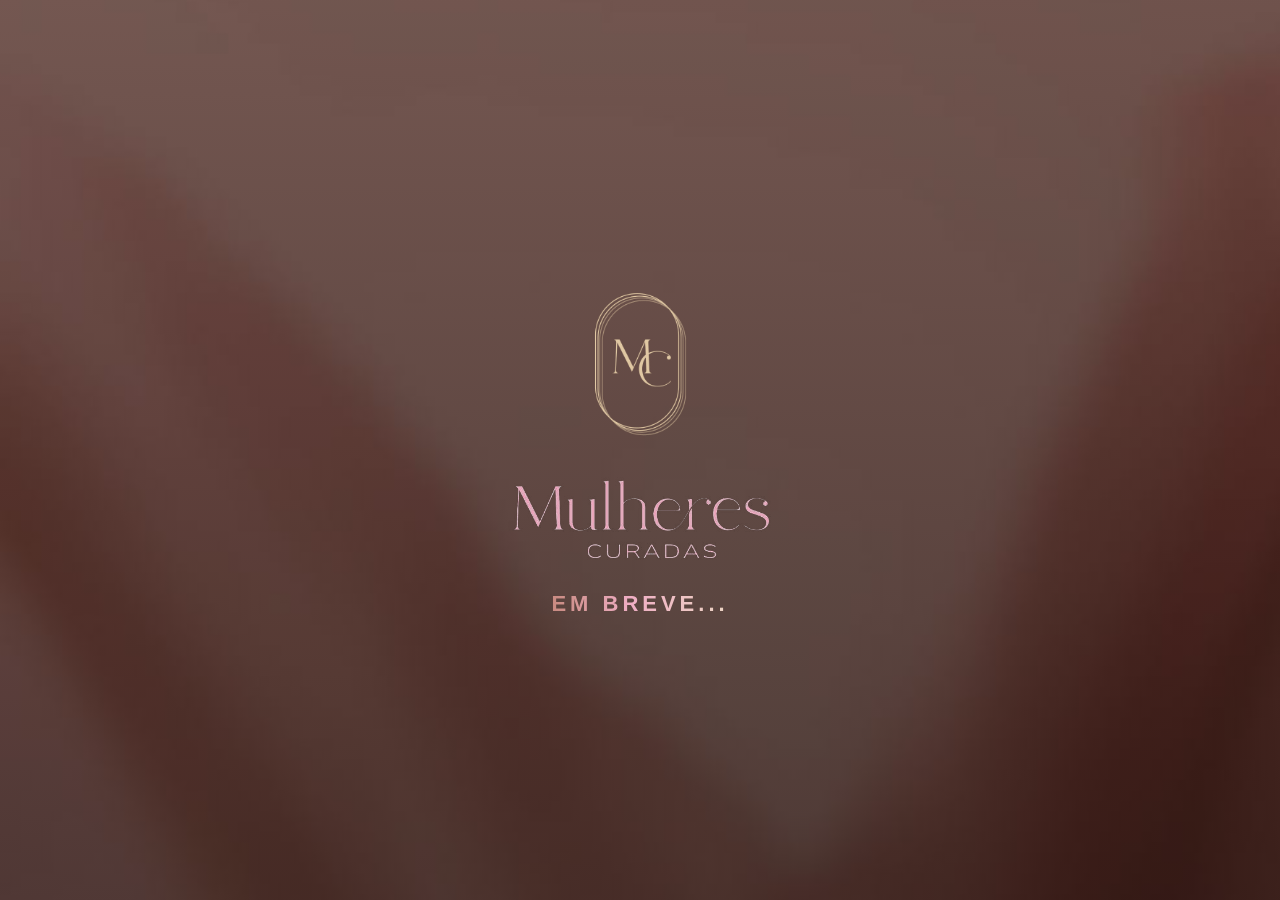
==== commit d0ae0ff4: "Substitui página de feedback por tela 'Em breve' só com a logo Co-Authored-By: Claude Fable 5 <norep" ====
--- a/index.html
+++ b/index.html
@@ -3,11 +3,11 @@
 <head>
 <meta charset="UTF-8">
 <meta name="viewport" content="width=device-width, initial-scale=1.0">
-<title>💖 Mulheres Curadas — Deixe seu feedback</title>
+<title>Mulheres Curadas — Em breve</title>
 
 <!-- previa do link no WhatsApp e redes sociais -->
-<meta property="og:title" content="Mulheres Curadas 💖 Deixe seu feedback">
-<meta property="og:description" content="O Mulheres Curadas, por Karoline Rodrigues, aconteceu em 1º de agosto de 2026. Conta pra gente como foi viver esse momento.">
+<meta property="og:title" content="Mulheres Curadas 💖">
+<meta property="og:description" content="Em breve...">
 <meta property="og:image" content="https://mulherescuradas.institutoabner.com.br/capa-mulheres-curadas-v2.jpg">
 <meta property="og:url" content="https://mulherescuradas.institutoabner.com.br/">
 <meta property="og:type" content="website">
@@ -21,14 +21,11 @@
   :root{
     /* paleta oficial Mulheres Curadas: nude #EDD6C4, rosa #EFAEC4, terracota #AF7569 */
     --bg:#170f0d;
-    --card:#221715;
     --pink:#c88a80;      /* rosa-queimado (accent principal) */
     --pink-2:#efaec4;    /* rosa suave */
     --orange:#edd6c4;    /* nude */
     --text:#f6efe9;
     --muted:#b6a498;
-    --border:rgba(255,255,255,.09);
-    --input:#2a1d1a;
   }
   *{box-sizing:border-box;margin:0;padding:0}
   html{-webkit-text-size-adjust:100%}
@@ -39,8 +36,9 @@
     color:var(--text);
     min-height:100vh;
     display:flex;
+    align-items:center;
     justify-content:center;
-    padding:34px 16px 60px;
+    padding:24px 16px;
   }
   /* papel de parede floral fixo atras de todo o conteudo */
   body::before{
@@ -49,223 +47,29 @@
       linear-gradient(180deg, rgba(23,15,13,.42), rgba(23,15,13,.66)),
       url("fundo-mulheres-curadas.jpg") center center / cover no-repeat;
   }
-  .wrap{width:100%;max-width:520px;position:relative;z-index:1}
-
-  .center{text-align:center;display:flex;flex-direction:column;align-items:center}
-  .logo{width:70px;height:auto;opacity:.95;margin-bottom:6px}
-  .badge{font-weight:600;font-size:15px;letter-spacing:.5px;margin-bottom:6px}
-  .badge .btxt{
-    background:linear-gradient(90deg,var(--pink) 0%,var(--pink-2) 45%,var(--orange) 100%);
-    -webkit-background-clip:text;background-clip:text;color:transparent;
-  }
-  h1{
-    font-size:42px;line-height:1.05;font-weight:800;
-    margin:6px 0 12px;letter-spacing:-1px;
-  }
-  h1 .grad{
-    background:linear-gradient(90deg,var(--pink) 0%,var(--pink-2) 45%,var(--orange) 100%);
-    -webkit-background-clip:text;background-clip:text;color:transparent;
-  }
-  .subtitle{
-    font-size:16px;font-weight:500;color:var(--muted);
-    margin-bottom:30px;line-height:1.5;max-width:420px;
-  }
-
-  /* card do formulário */
-  .form{
-    background:rgba(34,23,21,.86);
-    -webkit-backdrop-filter:blur(6px);backdrop-filter:blur(6px);
-    border:1px solid rgba(175,117,105,.18);
-    border-radius:22px;
-    padding:34px 28px;
-    animation:reveal .5s ease both;
+  .center{
+    position:relative;z-index:1;
+    text-align:center;display:flex;flex-direction:column;align-items:center;gap:22px;
+    animation:reveal .6s ease both;
   }
   @keyframes reveal{
     from{opacity:0;transform:translateY(16px)}
     to{opacity:1;transform:translateY(0)}
   }
-  .form h2{text-align:center;font-size:26px;font-weight:700;margin-bottom:8px}
-  .form .hint{text-align:center;color:var(--muted);font-size:14.5px;margin-bottom:24px;line-height:1.5}
-  label{display:block;font-weight:600;font-size:15px;margin:18px 0 8px}
-  input,textarea{
-    width:100%;padding:16px 18px;border-radius:12px;
-    background:var(--input);border:1px solid var(--border);
-    color:var(--text);font-family:inherit;
-    font-size:16px; /* 16px+ evita o zoom automatico do iPhone ao tocar no campo */
-    transition:border-color .2s, box-shadow .2s;
-  }
-  textarea{resize:vertical;min-height:140px;line-height:1.5}
-  input::placeholder,textarea::placeholder{color:#8a7168}
-  input:focus,textarea:focus{outline:none;border-color:var(--pink);box-shadow:0 0 0 3px rgba(175,117,105,.2)}
-  .submit{
-    width:100%;margin-top:26px;padding:17px;border:none;border-radius:12px;
-    background:linear-gradient(90deg,var(--pink),var(--pink-2) 55%,var(--orange));
-    color:#4a2c26;font-family:inherit;font-weight:700;font-size:17px;cursor:pointer;
-    transition:opacity .2s, transform .1s;
-  }
-  .submit:hover{opacity:.92}
-  .submit:active{transform:scale(.99)}
-  .submit:disabled{opacity:.55;cursor:not-allowed}
-
-  /* mensagens de status */
-  .msg{margin-top:16px;text-align:center;font-size:14px;font-weight:600;min-height:20px}
-  .msg.erro{color:#ff7a9c}
-  .msg.info{color:var(--muted)}
-  .input-erro{border-color:#ff7a9c !important;box-shadow:0 0 0 3px rgba(255,122,156,.18) !important}
-
-  /* tela de sucesso */
-  .success{
-    background:var(--card);border:1px solid rgba(175,117,105,.35);
-    border-radius:22px;padding:44px 28px;text-align:center;animation:reveal .5s ease both;
-  }
-  .success .check{
-    width:72px;height:72px;margin:0 auto 18px;border-radius:50%;
-    display:flex;align-items:center;justify-content:center;
-    background:linear-gradient(135deg,var(--pink),var(--orange));
-  }
-  .success .check svg{width:38px;height:38px;fill:#fff}
-  .success h2{font-size:24px;font-weight:700;margin-bottom:10px}
-  .success p{color:var(--muted);font-size:15px;line-height:1.55}
-  .success p b{color:var(--pink-2)}
-  .insta-btn{
-    display:flex;align-items:center;justify-content:center;gap:12px;
-    margin:20px 0 6px;padding:14px 18px;border-radius:14px;
-    background:linear-gradient(45deg,#f09433,#e6683c 25%,#dc2743 50%,#cc2366 75%,#bc1888);
-    color:#fff;text-decoration:none;font-weight:700;font-size:14.5px;
-    letter-spacing:.4px;transition:opacity .2s, transform .1s;
-  }
-  .insta-btn:hover{opacity:.92}
-  .insta-btn:active{transform:scale(.99)}
-  .insta-btn svg{width:26px;height:26px;fill:#fff;flex:0 0 auto}
-  .insta-btn span{text-align:left;line-height:1.25}
-  .insta-btn small{display:block;font-weight:500;font-size:12.5px;opacity:.9;letter-spacing:.2px}
-
-  /* rodape com as logos */
-  .assinatura{
-    display:flex;flex-direction:column;align-items:center;gap:10px;
-    margin-top:38px;padding-top:24px;
-    border-top:1px solid rgba(255,255,255,.08);
-  }
-  .assinatura .sig-wm{width:150px;height:auto;opacity:.9}
-  .assinatura span{
-    color:var(--muted);font-size:12px;letter-spacing:1.5px;
-    text-transform:uppercase;
-  }
-
-  @media(max-width:480px){
-    body{padding:26px 12px 44px}
-    h1{font-size:33px}
-    .subtitle{font-size:15px;margin-bottom:24px}
-    .form{padding:28px 18px;border-radius:18px}
-    .form h2{font-size:22px}
-    .success{padding:36px 20px;border-radius:18px}
+  .logo{width:110px;height:auto;opacity:.95}
+  .wordmark{width:min(280px,80vw);height:auto;opacity:.95}
+  .embreve{
+    font-size:22px;font-weight:600;letter-spacing:4px;text-transform:uppercase;
+    background:linear-gradient(90deg,var(--pink) 0%,var(--pink-2) 45%,var(--orange) 100%);
+    -webkit-background-clip:text;background-clip:text;color:transparent;
   }
 </style>
 </head>
 <body>
-  <div class="wrap">
-    <div class="center">
-      <img class="logo" src="mc-monograma-claro.png" alt="Mulheres Curadas">
-      <span class="badge"><span class="btxt">Gratidão 💖</span></span>
-      <h1>Mulheres <span class="grad">Curadas</span></h1>
-      <p class="subtitle">O evento aconteceu em 1º de agosto de 2026.<br>Conta pra gente como foi viver esse momento.</p>
-    </div>
-
-    <div id="feedback" class="form">
-      <h2>Deixe seu feedback</h2>
-      <p class="hint">Como foi, para você, viver esse momento de Mulheres Curadas? 💖</p>
-
-      <label for="cNome">Seu nome</label>
-      <input id="cNome" type="text" placeholder="Como você quer se identificar" autocomplete="name" autocapitalize="words">
-
-      <label for="cComentario">Seu comentário</label>
-      <textarea id="cComentario" placeholder="Escreva aqui como foi essa experiência para você…"></textarea>
-
-      <button class="submit" id="btnEnviar" type="button">Enviar feedback</button>
-      <p id="msg" class="msg"></p>
-    </div>
-
-    <div id="success" class="success" style="display:none">
-      <div class="check">
-        <svg viewBox="0 0 24 24"><path d="M9 16.17 4.83 12l-1.42 1.41L9 19 21 7l-1.41-1.41z"/></svg>
-      </div>
-      <h2>Feedback enviado! 💖</h2>
-      <p>Obrigada por compartilhar como foi viver esse momento de <b>Mulheres Curadas</b>. Seu carinho significa muito para nós. 🌸</p>
-      <a class="insta-btn" href="https://www.instagram.com/mulherescuradasofc_?igsh=MWU4MmRpbDFtZndsbA==" target="_blank" rel="noopener">
-        <svg viewBox="0 0 24 24"><path d="M12 2.16c3.2 0 3.58.01 4.85.07 1.17.05 1.8.25 2.23.41.56.22.96.48 1.38.9.42.42.68.82.9 1.38.16.42.36 1.06.41 2.23.06 1.27.07 1.65.07 4.85s-.01 3.58-.07 4.85c-.05 1.17-.25 1.8-.41 2.23-.22.56-.48.96-.9 1.38-.42.42-.82.68-1.38.9-.42.16-1.06.36-2.23.41-1.27.06-1.65.07-4.85.07s-3.58-.01-4.85-.07c-1.17-.05-1.8-.25-2.23-.41a3.7 3.7 0 01-1.38-.9 3.7 3.7 0 01-.9-1.38c-.16-.42-.36-1.06-.41-2.23-.06-1.27-.07-1.65-.07-4.85s.01-3.58.07-4.85c.05-1.17.25-1.8.41-2.23.22-.56.48-.96.9-1.38.42-.42.82-.68 1.38-.9.42-.16 1.06-.36 2.23-.41 1.27-.06 1.65-.07 4.85-.07M12 0C8.74 0 8.33.01 7.05.07 5.78.13 4.9.33 4.14.63a5.9 5.9 0 00-2.13 1.38A5.9 5.9 0 00.63 4.14C.33 4.9.13 5.78.07 7.05.01 8.33 0 8.74 0 12s.01 3.67.07 4.95c.06 1.27.26 2.15.56 2.91.31.8.72 1.48 1.38 2.13a5.9 5.9 0 002.13 1.38c.76.3 1.64.5 2.91.56 1.28.06 1.69.07 4.95.07s3.67-.01 4.95-.07c1.27-.06 2.15-.26 2.91-.56a5.9 5.9 0 002.13-1.38 5.9 5.9 0 001.38-2.13c.3-.76.5-1.64.56-2.91.06-1.28.07-1.69.07-4.95s-.01-3.67-.07-4.95c-.06-1.27-.26-2.15-.56-2.91a5.9 5.9 0 00-1.38-2.13A5.9 5.9 0 0019.86.63c-.76-.3-1.64-.5-2.91-.56C15.67.01 15.26 0 12 0zm0 5.84A6.16 6.16 0 105.84 12 6.16 6.16 0 0012 5.84zm0 10.16A4 4 0 1116 12a4 4 0 01-4 4zm7.85-10.4a1.44 1.44 0 11-1.44-1.44 1.44 1.44 0 011.44 1.44z"/></svg>
-        <span>SIGA NO INSTAGRAM<small>@mulherescuradasofc_</small></span>
-      </a>
-    </div>
-
-    <footer class="assinatura">
-      <img class="sig-wm" src="wordmark-mulheres-curadas.png" alt="Mulheres Curadas">
-      <span>por Karoline Rodrigues</span>
-    </footer>
+  <div class="center">
+    <img class="logo" src="mc-monograma-claro.png" alt="Mulheres Curadas">
+    <img class="wordmark" src="wordmark-mulheres-curadas.png" alt="Mulheres Curadas">
+    <p class="embreve">Em breve...</p>
   </div>
-
-  <script>
-    /* ================================================================
-       COLE AQUI a URL do seu App da Web do Google (veja INSTRUCOES.md).
-       Enquanto estiver com o texto "COLE_A_URL_AQUI", o formulário NÃO
-       envia de verdade — ele só mostra um aviso.
-       ================================================================ */
-    var URL_PLANILHA = "https://script.google.com/macros/s/AKfycbwa2jGLDt2H690COhdR-tuwE6iXVcu6eTug3nGeHMNS7JD3FiXWc-SCkxviSReRKWU4_g/exec";
-
-    (function(){
-      var card = document.getElementById('feedback');
-      var btn  = document.getElementById('btnEnviar');
-      var msg  = document.getElementById('msg');
-      var nome = document.getElementById('cNome');
-      var txt  = document.getElementById('cComentario');
-
-      btn.addEventListener('click', function(){
-        nome.classList.remove('input-erro');
-        txt.classList.remove('input-erro');
-        msg.className = 'msg';
-        msg.textContent = '';
-
-        if(!txt.value.trim()){
-          msg.className = 'msg erro';
-          msg.textContent = 'Escreva seu comentário 💬';
-          txt.classList.add('input-erro');
-          txt.focus();
-          return;
-        }
-
-        var dados = {
-          acao: 'comentario',
-          nome: nome.value.trim(),
-          comentario: txt.value.trim()
-        };
-
-        if(URL_PLANILHA === "COLE_A_URL_AQUI"){
-          msg.className = 'msg info';
-          msg.textContent = '⚠️ Ainda não conectado. Falta colar a URL da planilha (veja INSTRUCOES.md).';
-          return;
-        }
-
-        btn.disabled = true;
-        var textoOriginal = btn.textContent;
-        btn.textContent = 'Enviando...';
-        msg.className = 'msg info';
-        msg.textContent = '';
-
-        fetch(URL_PLANILHA, {
-          method: 'POST',
-          mode: 'no-cors',
-          body: JSON.stringify(dados)
-        }).then(function(){
-          card.style.display = 'none';
-          document.getElementById('success').style.display = 'block';
-          document.getElementById('success').scrollIntoView({behavior:'smooth', block:'center'});
-        }).catch(function(){
-          btn.disabled = false;
-          btn.textContent = textoOriginal;
-          msg.className = 'msg erro';
-          msg.textContent = 'Não foi possível enviar agora. Tente novamente.';
-        });
-      });
-    })();
-  </script>
 </body>
 </html>
